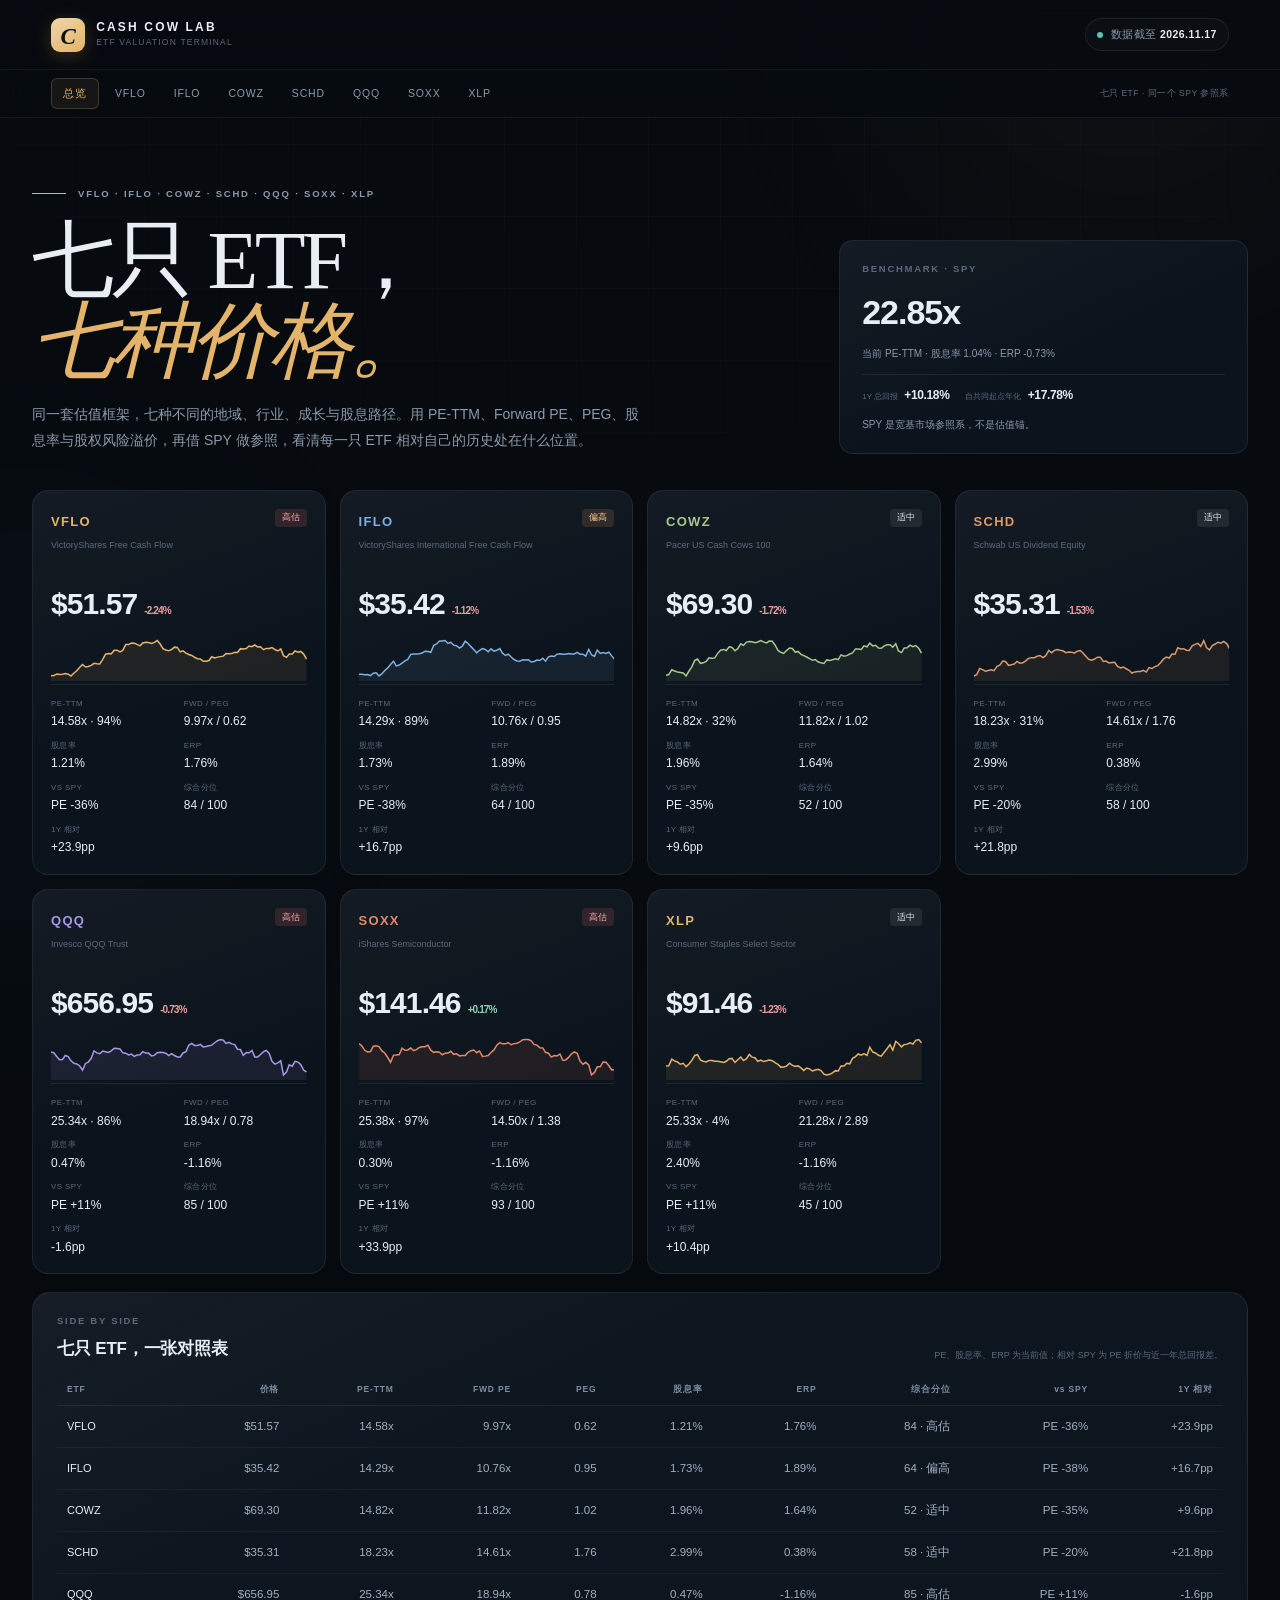
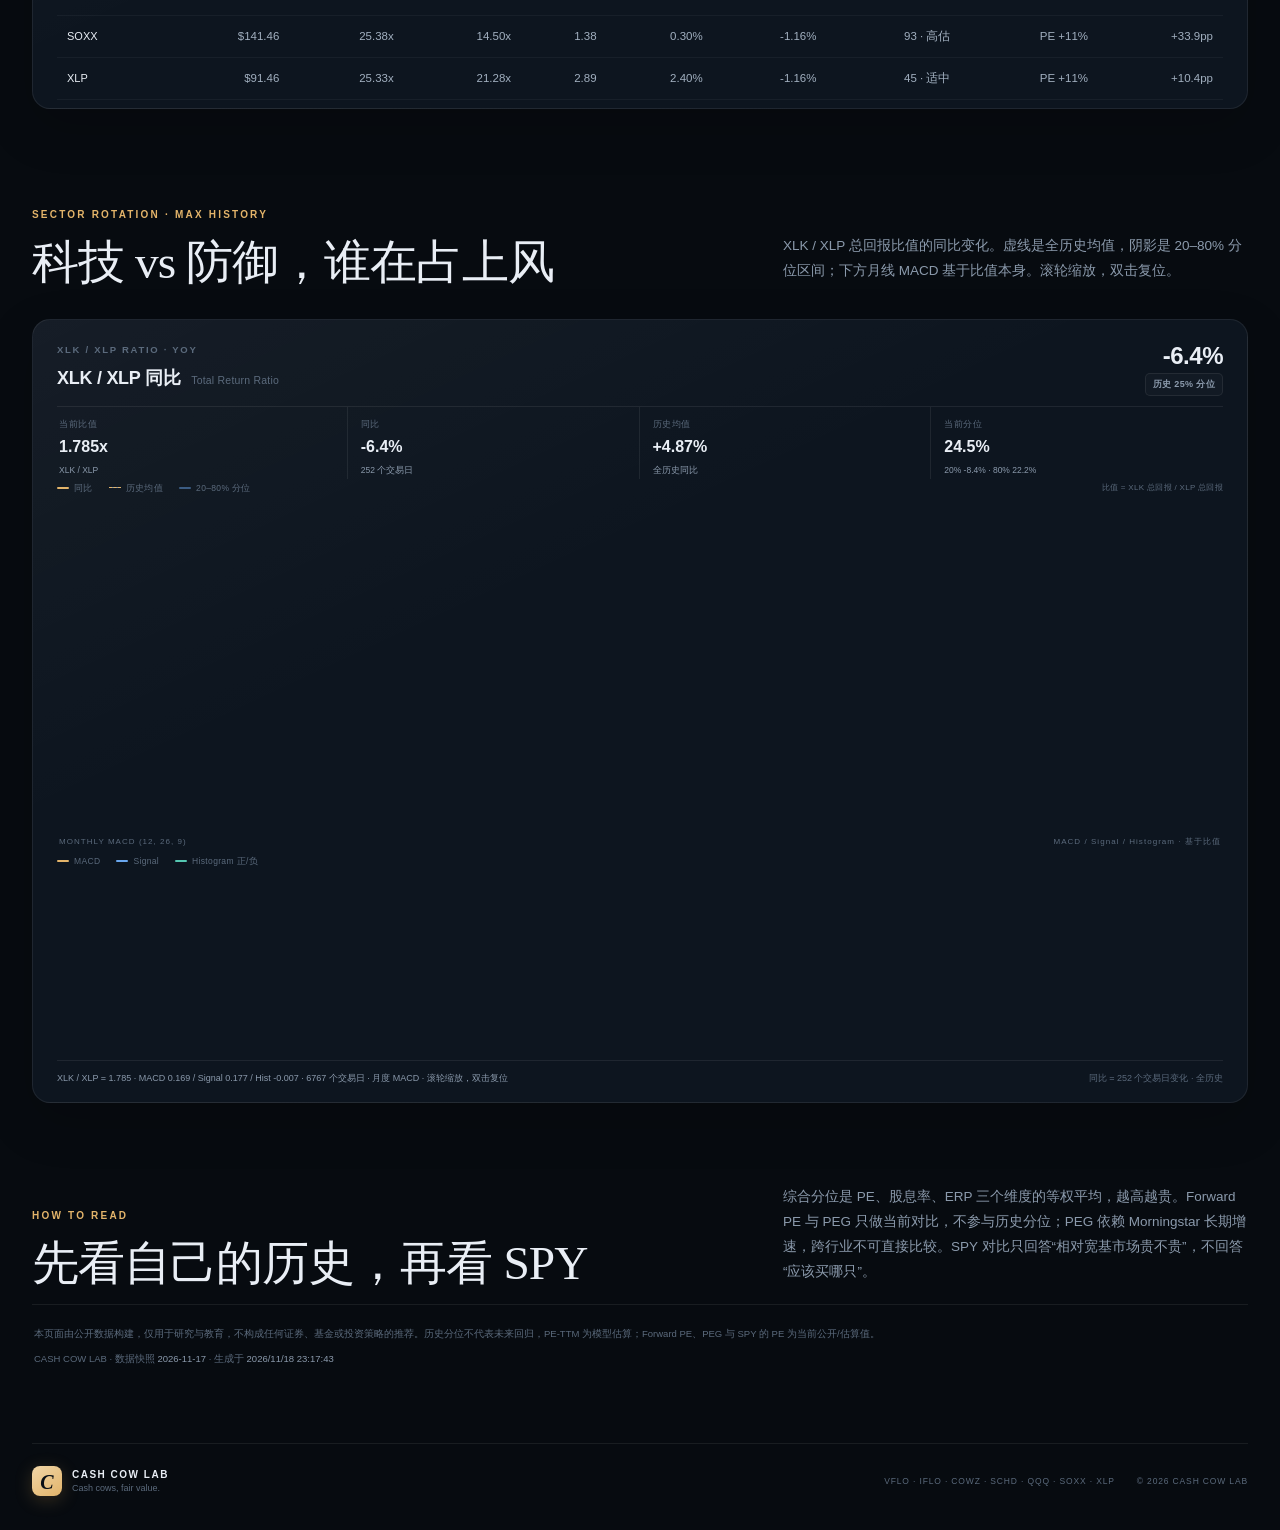
==== site/index.html @ 0b759d23 "initial upload" ====
<!DOCTYPE html>
<html lang="zh-CN">
<head>
<meta charset="utf-8">
<meta name="viewport" content="width=device-width, initial-scale=1">
<meta name="description" content="七只 ETF 的估值罗盘：VFLO、IFLO、COWZ、SCHD、QQQ、SOXX、XLP 的价格、PE-TTM、Forward PE、PEG、股息率、股权风险溢价，以及与 SPY 的对比。">
<title>七只 ETF，七种价格 · CASH COW LAB</title>
<link rel="icon" href="favicon.svg" type="image/svg+xml">
<link rel="stylesheet" href="styles.css">
</head>
<body data-theme="vflo">
<div class="page-grid" aria-hidden="true"></div>
<div class="ambient ambient-a" aria-hidden="true"></div>
<div class="ambient ambient-b" aria-hidden="true"></div>

<header class="topbar">
  <a class="brand" href="index.html" aria-label="回到总览">
    <span class="brand-mark">C</span>
    <span class="brand-copy"><b>CASH COW LAB</b><small>ETF VALUATION TERMINAL</small></span>
  </a>
  <div class="status-pill"><span class="pulse"></span><span>数据截至 <b id="topAsOf">—</b></span></div>
</header>

<nav class="etf-nav" aria-label="ETF 页面切换">
  <a href="index.html" class="is-active">总览</a>
  <a href="vflo.html">VFLO</a>
  <a href="iflo.html">IFLO</a>
  <a href="cowz.html">COWZ</a>
  <a href="schd.html">SCHD</a>
  <a href="qqq.html">QQQ</a>
  <a href="soxx.html">SOXX</a>
  <a href="xlp.html">XLP</a>
  <span class="etf-nav-note">七只 ETF · 同一个 SPY 参照系</span>
</nav>

<main>
  <section class="hub-hero">
    <div>
      <div class="eyebrow"><span class="eyebrow-line"></span>VFLO · IFLO · COWZ · SCHD · QQQ · SOXX · XLP</div>
      <h1>七只 ETF，<br><em>七种价格。</em></h1>
      <p>同一套估值框架，七种不同的地域、行业、成长与股息路径。用 PE-TTM、Forward PE、PEG、股息率与股权风险溢价，再借 SPY 做参照，看清每一只 ETF 相对自己的历史处在什么位置。</p>
    </div>
    <aside class="hub-spy">
      <span class="micro">BENCHMARK · SPY</span>
      <b id="hubSpyPe">—</b>
      <p>当前 PE-TTM · 股息率 <span id="hubSpyDy">—</span> · ERP <span id="hubSpyErp">—</span></p>
      <div class="mini-row">
        <span>1Y 总回报 <b id="hubSpyRet">—</b></span>
        <span>自共同起点年化 <b id="hubSpyCagr">—</b></span>
      </div>
      <p style="margin-top:10px">SPY 是宽基市场参照系，不是估值锚。</p>
    </aside>
  </section>

  <section class="hub-grid" id="hubGrid" aria-label="七只 ETF 当前快照"></section>

  <section class="hub-table card hub-table-card">
    <div class="hub-table-head">
      <div><span class="micro">SIDE BY SIDE</span><h3>七只 ETF，一张对照表</h3></div>
      <p>PE、股息率、ERP 为当前值；相对 SPY 为 PE 折价与近一年总回报差。</p>
    </div>
    <div class="table-scroll">
      <table>
        <thead><tr><th>ETF</th><th>价格</th><th>PE-TTM</th><th>FWD PE</th><th>PEG</th><th>股息率</th><th>ERP</th><th>综合分位</th><th>vs SPY</th><th>1Y 相对</th></tr></thead>
        <tbody id="hubTableBody"></tbody>
      </table>
    </div>
  </section>

  <section id="sector-ratio" class="section">
    <div class="section-head reveal">
      <div><span class="kicker">SECTOR ROTATION · MAX HISTORY</span><h2>科技 vs 防御，谁在占上风</h2></div>
      <p>XLK / XLP 总回报比值的同比变化。虚线是全历史均值，阴影是 20–80% 分位区间；下方月线 MACD 基于比值本身。滚轮缩放，双击复位。</p>
    </div>
    <div class="card chart-card ratio-card reveal">
      <div class="chart-head">
        <div class="chart-title"><span class="micro">XLK / XLP RATIO · YOY</span><h3>XLK / XLP 同比 <small>Total Return Ratio</small></h3></div>
        <div class="chart-read"><b id="ratioRead">—</b><span class="pill" id="ratioPill">—</span></div>
      </div>
      <div class="ratio-stats" id="ratioStats"></div>
      <div class="line-legend ratio-legend">
        <span><i class="swatch gold"></i>同比</span>
        <span><i class="swatch dashed"></i>历史均值</span>
        <span><i class="swatch band"></i>20–80% 分位</span>
        <span class="ratio-note">比值 = XLK 总回报 / XLP 总回报</span>
      </div>
      <div class="chart-wrap chart-ratio"><canvas id="ratioChart"></canvas></div>
      <div class="chart-sub-label"><span>MONTHLY MACD (12, 26, 9)</span><span>MACD / Signal / Histogram · 基于比值</span></div>
      <div class="line-legend macd-legend"><span><i class="swatch gold"></i>MACD</span><span><i class="swatch blue"></i>Signal</span><span><i class="swatch teal"></i>Histogram 正/负</span></div>
      <div class="chart-wrap chart-macd"><canvas id="macdChart"></canvas></div>
      <div class="chart-foot"><span id="ratioFoot">—</span><span>同比 = 252 个交易日变化 · 全历史</span></div>
    </div>
  </section>

  <section class="section">
    <div class="section-head reveal">
      <div><span class="kicker">HOW TO READ</span><h2>先看自己的历史，再看 SPY</h2></div>
      <p>综合分位是 PE、股息率、ERP 三个维度的等权平均，越高越贵。Forward PE 与 PEG 只做当前对比，不参与历史分位；PEG 依赖 Morningstar 长期增速，跨行业不可直接比较。SPY 对比只回答“相对宽基市场贵不贵”，不回答“应该买哪只”。</p>
    </div>
    <div class="disclaimer" style="margin-top:0">
      <p>本页面由公开数据构建，仅用于研究与教育，不构成任何证券、基金或投资策略的推荐。历史分位不代表未来回归，PE-TTM 为模型估算；Forward PE、PEG 与 SPY 的 PE 为当前公开/估算值。</p>
      <p>CASH COW LAB · 数据快照 <b id="hubAsOf">—</b> · 生成于 <b id="hubGenerated">—</b></p>
    </div>
  </section>
</main>

<footer class="site-footer">
  <div class="footer-left"><span class="brand-mark small">C</span><span><b>CASH COW LAB</b><small>Cash cows, fair value.</small></span></div>
  <div class="footer-right"><span>VFLO · IFLO · COWZ · SCHD · QQQ · SOXX · XLP</span><span>© 2026 CASH COW LAB</span></div>
</footer>

<script src="assets/chart.umd.min.js"></script>
<script src="data/hub.js"></script>
<script src="data/xlk_xlp.js"></script>
<script src="hub.js"></script>
<script src="overview.js"></script>
</body>
</html>
---- site/styles.css ----
/* =========================================================
   FCF LAB · VFLO Valuation Terminal
   ========================================================= */
:root {
  --bg: #070b10;
  --bg-2: #0a1119;
  --panel: #0d151f;
  --panel-2: #111b27;
  --line: rgba(255, 255, 255, .075);
  --line-strong: rgba(255, 255, 255, .14);
  --text: #e9eef5;
  --muted: #8b9aac;
  --dim: #5b6a7c;
  --gold: #e3b46a;
  --gold-soft: #f0d5a7;
  --teal: #55c7b2;
  --green: #54b78b;
  --red: #e06767;
  --orange: #dd9159;
  --blue: #6aa7ef;
  --violet: #a897e8;
  --display: "Iowan Old Style", "Palatino Linotype", "Songti SC", "STSong", Georgia, serif;
  --sans: "Aptos", "Segoe UI", "PingFang SC", "Microsoft YaHei", sans-serif;
  --num: "Bahnschrift", "DIN Alternate", "Aptos Display", "Segoe UI", sans-serif;
  --max: 1320px;
}

* { box-sizing: border-box; }

html { scroll-behavior: smooth; }

body {
  margin: 0;
  background: var(--bg);
  color: var(--text);
  font-family: var(--sans);
  font-size: 15px;
  line-height: 1.65;
  -webkit-font-smoothing: antialiased;
  overflow-x: hidden;
}

::selection { background: rgba(227, 180, 106, .25); color: #fff; }

a { color: inherit; text-decoration: none; }
button { font: inherit; color: inherit; }

.page-grid {
  position: fixed;
  inset: 0;
  z-index: 0;
  pointer-events: none;
  background-image:
    linear-gradient(rgba(255, 255, 255, .022) 1px, transparent 1px),
    linear-gradient(90deg, rgba(255, 255, 255, .022) 1px, transparent 1px);
  background-size: 72px 72px;
  mask-image: radial-gradient(ellipse 90% 70% at 50% 10%, #000 20%, transparent 80%);
  -webkit-mask-image: radial-gradient(ellipse 90% 70% at 50% 10%, #000 20%, transparent 80%);
}

.ambient {
  position: fixed;
  z-index: 0;
  width: 60vw;
  height: 60vw;
  border-radius: 50%;
  filter: blur(100px);
  pointer-events: none;
  opacity: .5;
}
.ambient-a { top: -28vw; right: -18vw; background: radial-gradient(circle, rgba(201, 150, 76, .13), transparent 65%); }
.ambient-b { top: 38vh; left: -28vw; background: radial-gradient(circle, rgba(58, 130, 135, .11), transparent 65%); }

/* ---------------- themes ---------------- */
body[data-theme="vflo"] { --gold: #e3b46a; --gold-soft: #f0d5a7; }
body[data-theme="iflo"] { --gold: #7fb0df; --gold-soft: #c2dcf2; }
body[data-theme="cowz"] { --gold: #a7c88c; --gold-soft: #dceacb; }
body[data-theme="schd"] { --gold: #d99a6c; --gold-soft: #f0cfb3; }
body[data-theme="qqq"] { --gold: #a897e8; --gold-soft: #d8d0f5; }
body[data-theme="soxx"] { --gold: #e08a6a; --gold-soft: #f3c9b7; }

/* ---------------- ETF page switcher ---------------- */
.etf-nav {
  position: sticky;
  top: 70px;
  z-index: 45;
  display: flex;
  align-items: center;
  gap: 4px;
  height: 48px;
  padding: 0 clamp(20px, 4vw, 52px);
  overflow-x: auto;
  background: rgba(7, 11, 16, .82);
  border-bottom: 1px solid rgba(255, 255, 255, .06);
  backdrop-filter: blur(16px);
}
.etf-nav a {
  flex: 0 0 auto;
  padding: 6px 11px;
  border: 1px solid transparent;
  border-radius: 6px;
  color: var(--muted);
  font-family: var(--num);
  font-size: 10.5px;
  letter-spacing: .08em;
  transition: color .2s, border-color .2s, background .2s;
}
.etf-nav a:hover { color: var(--text); }
.etf-nav a.is-active { color: var(--gold); border-color: rgba(227, 180, 106, .22); background: rgba(227, 180, 106, .07); }
.etf-nav-note { margin-left: auto; color: var(--dim); font-size: 8.5px; letter-spacing: .06em; white-space: nowrap; }

/* ---------------- hub ---------------- */
.hub-hero {
  width: min(var(--max), calc(100% - 64px));
  margin: 0 auto;
  padding: 68px 0 36px;
  display: grid;
  grid-template-columns: minmax(0, 1.3fr) minmax(300px, .7fr);
  gap: 48px;
  align-items: end;
}
.hub-hero h1 {
  margin: 18px 0 18px;
  font-family: var(--display);
  font-size: clamp(52px, 6.5vw, 92px);
  line-height: .98;
  font-weight: 500;
  letter-spacing: -.045em;
}
.hub-hero h1 em { color: var(--gold); font-style: italic; }
.hub-hero p { max-width: 620px; margin: 0; color: var(--muted); font-size: 14px; line-height: 1.9; }
.hub-spy {
  padding: 20px 22px;
  border: 1px solid var(--line);
  border-radius: 14px;
  background: linear-gradient(155deg, rgba(255, 255, 255, .035), transparent 55%), #0b131c;
}
.hub-spy .micro { margin-bottom: 7px; }
.hub-spy b { display: block; font-family: var(--num); font-size: 34px; font-weight: 600; letter-spacing: -.03em; }
.hub-spy p { margin: 5px 0 0; font-size: 10px; line-height: 1.7; }
.hub-spy .mini-row { display: flex; gap: 16px; margin-top: 12px; padding-top: 11px; border-top: 1px solid var(--line); }
.hub-spy .mini-row span { color: var(--dim); font-size: 8px; }
.hub-spy .mini-row b { display: inline; font-size: 12px; color: var(--text); margin-left: 4px; }
.hub-grid { width: min(var(--max), calc(100% - 64px)); margin: 0 auto; display: grid; grid-template-columns: repeat(4, 1fr); gap: 14px; }
.hub-card {
  position: relative;
  display: flex;
  flex-direction: column;
  min-height: 300px;
  padding: 18px 18px 16px;
  overflow: hidden;
  border: 1px solid var(--line);
  border-radius: 16px;
  background: linear-gradient(160deg, rgba(255, 255, 255, .035), transparent 55%), #0b131c;
  transition: transform .25s, border-color .25s;
}
.hub-card:hover { transform: translateY(-3px); border-color: var(--accent, var(--gold)); }
.hub-card .hub-top { display: flex; align-items: flex-start; justify-content: space-between; gap: 10px; }
.hub-ticker { color: var(--accent, var(--gold)); font-family: var(--num); font-size: 13px; font-weight: 700; letter-spacing: .1em; }
.hub-name { margin-top: 5px; color: var(--dim); font-size: 9px; line-height: 1.4; min-height: 26px; }
.hub-price { margin-top: 14px; font-family: var(--num); font-size: 30px; font-weight: 600; letter-spacing: -.03em; }
.hub-price em { margin-left: 7px; font-size: 10px; font-style: normal; }
.hub-price em.up { color: #8ed7b4; }
.hub-price em.down { color: #eaa0a0; }
.hub-spark { width: 100%; height: 48px; margin: 5px 0 3px; }
.hub-spark polyline { fill: none; stroke: var(--accent, var(--gold)); stroke-width: 1.5; vector-effect: non-scaling-stroke; }
.hub-spark path { fill: var(--accent, var(--gold)); opacity: .09; }
.hub-stats { display: grid; grid-template-columns: 1fr 1fr; gap: 7px 10px; margin-top: auto; padding-top: 12px; border-top: 1px solid var(--line); }
.hub-stat span { display: block; color: var(--dim); font-size: 8px; letter-spacing: .05em; }
.hub-stat b { display: block; margin-top: 2px; font-family: var(--num); font-size: 12px; font-weight: 500; }
.hub-regime { display: inline-flex; align-items: center; align-self: flex-start; height: 18px; padding: 0 7px; border-radius: 4px; font-size: 9px; line-height: 1; white-space: nowrap; }
.hub-regime.red { color: #ffb1b1; background: rgba(224, 103, 103, .16); }
.hub-regime.amber { color: #ffd09b; background: rgba(221, 145, 89, .16); }
.hub-regime.neutral { color: #e2e8f0; background: rgba(255, 255, 255, .08); }
.hub-regime.green { color: #9ce6c3; background: rgba(84, 183, 139, .16); }
.hub-table { width: min(var(--max), calc(100% - 64px)); margin: 18px auto 0; }
.hub-table-card { padding: 20px 24px 8px; }
.hub-table-head { display: flex; justify-content: space-between; align-items: flex-end; gap: 20px; margin-bottom: 10px; }
.hub-table-head h3 { margin: 5px 0 0; font-size: 17px; }
.hub-table-head p { margin: 0; color: var(--dim); font-size: 9px; text-align: right; }
.hub-table a { color: var(--text); font-family: var(--num); font-size: 11px; }
.hub-table a:hover { color: var(--gold); }

/* ---------------- top bar ---------------- */
.topbar {
  position: sticky;
  top: 0;
  z-index: 50;
  display: flex;
  align-items: center;
  gap: 28px;
  height: 70px;
  padding: 0 clamp(20px, 4vw, 52px);
  background: rgba(7, 11, 16, .78);
  border-bottom: 1px solid rgba(255, 255, 255, .055);
  backdrop-filter: blur(18px) saturate(140%);
}
.brand { display: flex; align-items: center; gap: 11px; flex: 0 0 auto; }
.brand-mark {
  display: grid;
  place-items: center;
  width: 34px;
  height: 34px;
  border-radius: 9px;
  color: #0a0f15;
  font-family: var(--display);
  font-size: 23px;
  font-style: italic;
  font-weight: 700;
  background: linear-gradient(145deg, var(--gold-soft), var(--gold));
  box-shadow: 0 4px 18px rgba(201, 150, 76, .24);
}
.brand-mark.small { width: 30px; height: 30px; font-size: 20px; border-radius: 8px; }
.brand-copy { display: flex; flex-direction: column; line-height: 1.15; }
.brand-copy b { font-size: 12px; letter-spacing: .18em; font-weight: 700; }
.brand-copy small { font-size: 8.5px; letter-spacing: .14em; color: var(--dim); margin-top: 3px; }

.nav { display: flex; align-items: center; gap: 4px; margin-left: auto; }
.nav a {
  position: relative;
  padding: 8px 11px;
  color: var(--muted);
  font-size: 12.5px;
  letter-spacing: .03em;
  transition: color .2s ease;
}
.nav a::after {
  content: "";
  position: absolute;
  left: 11px;
  right: 11px;
  bottom: 3px;
  height: 1px;
  background: var(--gold);
  transform: scaleX(0);
  transform-origin: left;
  transition: transform .25s ease;
}
.nav a:hover, .nav a.is-active { color: var(--text); }
.nav a:hover::after, .nav a.is-active::after { transform: scaleX(1); }

.status-pill {
  display: flex;
  align-items: center;
  gap: 8px;
  flex: 0 0 auto;
  margin-left: auto;
  padding: 7px 11px;
  border: 1px solid var(--line);
  border-radius: 999px;
  color: var(--muted);
  font-size: 10.5px;
  letter-spacing: .04em;
  background: rgba(255, 255, 255, .02);
}
.status-pill b { color: var(--text); font-weight: 600; }
.pulse {
  width: 6px;
  height: 6px;
  border-radius: 50%;
  background: var(--teal);
  box-shadow: 0 0 0 0 rgba(85, 199, 178, .55);
  animation: pulse 2.4s infinite;
}
@keyframes pulse {
  0% { box-shadow: 0 0 0 0 rgba(85, 199, 178, .45); }
  70% { box-shadow: 0 0 0 7px rgba(85, 199, 178, 0); }
  100% { box-shadow: 0 0 0 0 rgba(85, 199, 178, 0); }
}

/* ---------------- shared ---------------- */
main { position: relative; z-index: 1; }
.section {
  width: min(var(--max), calc(100% - 64px));
  margin: 0 auto;
  padding: 82px 0 0;
}
.card {
  background:
    linear-gradient(155deg, rgba(255, 255, 255, .035), transparent 38%),
    var(--panel);
  border: 1px solid var(--line);
  border-radius: 18px;
  box-shadow: 0 18px 50px rgba(0, 0, 0, .18);
}
.micro {
  display: block;
  color: var(--dim);
  font-size: 9.5px;
  font-weight: 700;
  letter-spacing: .18em;
  text-transform: uppercase;
}
.kicker {
  display: block;
  margin-bottom: 13px;
  color: var(--gold);
  font-size: 10px;
  font-weight: 700;
  letter-spacing: .22em;
}
.section-head {
  display: flex;
  align-items: flex-end;
  justify-content: space-between;
  gap: 48px;
  margin-bottom: 30px;
}
.section-head h2 {
  margin: 0;
  font-family: var(--display);
  font-size: clamp(33px, 3.7vw, 48px);
  font-weight: 500;
  line-height: 1.12;
  letter-spacing: -.02em;
}
.section-head p {
  max-width: 465px;
  margin: 0 0 5px;
  color: var(--muted);
  font-size: 13.5px;
  line-height: 1.85;
}
.micro + h3 { margin: 6px 0 0; font-size: 17px; font-weight: 600; letter-spacing: -.01em; }
.card-head { display: flex; align-items: flex-start; justify-content: space-between; gap: 18px; }

.reveal { opacity: 1; transform: translateY(16px); transition: transform .7s cubic-bezier(.2, .7, .2, 1); }
.reveal.in { transform: none; }

.badge {
  display: inline-flex;
  align-items: center;
  padding: 5px 9px;
  border-radius: 6px;
  border: 1px solid var(--line);
  color: var(--muted);
  background: rgba(255, 255, 255, .03);
  font-size: 10px;
  font-weight: 700;
  letter-spacing: .06em;
  white-space: nowrap;
}
.badge-red { color: #f3a5a5; border-color: rgba(224, 103, 103, .25); background: rgba(224, 103, 103, .1); }
.badge-amber { color: #f1c892; border-color: rgba(221, 145, 89, .26); background: rgba(221, 145, 89, .1); }
.badge-teal { color: #8de0cf; border-color: rgba(85, 199, 178, .24); background: rgba(85, 199, 178, .1); }
.badge-green { color: #8ed7b4; border-color: rgba(84, 183, 139, .24); background: rgba(84, 183, 139, .1); }
.badge-blue { color: #a7c9f4; border-color: rgba(106, 167, 239, .25); background: rgba(106, 167, 239, .1); }

/* ---------------- hero ---------------- */
.hero {
  width: min(var(--max), calc(100% - 64px));
  margin: 0 auto;
  min-height: 660px;
  padding: 74px 0 64px;
  display: grid;
  grid-template-columns: minmax(0, 1.32fr) minmax(320px, .68fr);
  align-items: center;
  gap: 64px;
}
.eyebrow {
  display: flex;
  align-items: center;
  gap: 12px;
  color: var(--muted);
  font-size: 9.5px;
  letter-spacing: .19em;
  font-weight: 600;
}
.eyebrow-line { width: 34px; height: 1px; background: var(--gold); display: inline-block; }
.hero h1 {
  margin: 24px 0 22px;
  font-family: var(--display);
  font-size: clamp(58px, 7.1vw, 104px);
  font-weight: 500;
  line-height: .98;
  letter-spacing: -.045em;
}
.hero h1 em {
  color: var(--gold);
  font-style: italic;
  letter-spacing: -.05em;
  text-shadow: 0 0 60px rgba(227, 180, 106, .12);
}
.lede {
  max-width: 620px;
  margin: 0;
  color: var(--muted);
  font-size: 14.5px;
  line-height: 1.95;
}
.hero-price-row {
  display: flex;
  align-items: flex-end;
  gap: 32px;
  flex-wrap: wrap;
  margin-top: 38px;
}
.hero-price { display: flex; align-items: baseline; gap: 7px; }
.hero-price .cur { color: var(--dim); font-size: 24px; font-family: var(--num); }
.hero-price b { font-family: var(--num); font-size: 46px; font-weight: 600; line-height: 1; letter-spacing: -.02em; }
.chg { margin-left: 8px; font-family: var(--num); font-size: 13px; font-weight: 600; padding: 4px 7px; border-radius: 5px; }
.chg.up { color: #8ed7b4; background: rgba(84, 183, 139, .1); }
.chg.down { color: #f3a5a5; background: rgba(224, 103, 103, .1); }
.hero-facts { display: flex; gap: 20px; flex-wrap: wrap; padding-bottom: 5px; color: var(--dim); font-size: 10.5px; letter-spacing: .04em; }
.hero-facts b { color: var(--muted); font-weight: 600; }

.range-block { max-width: 520px; margin-top: 34px; }
.range-label { display: flex; justify-content: space-between; align-items: baseline; margin-bottom: 9px; color: var(--dim); font-size: 9.5px; letter-spacing: .14em; }
.range-label b { color: var(--muted); font-family: var(--num); font-size: 11px; font-weight: 500; letter-spacing: .02em; }
.range-track { position: relative; height: 3px; border-radius: 99px; background: rgba(255, 255, 255, .09); }
.range-fill { position: absolute; left: 0; top: 0; bottom: 0; width: 0; border-radius: inherit; background: linear-gradient(90deg, rgba(84, 183, 139, .55), var(--gold)); }
.range-dot { position: absolute; top: 50%; left: 0; width: 9px; height: 9px; border-radius: 50%; background: #f4f7fb; border: 2px solid var(--bg); box-shadow: 0 0 0 1px rgba(255, 255, 255, .35); transform: translate(-50%, -50%); }

.hero-gauge {
  position: relative;
  padding: 24px 26px 21px;
  overflow: hidden;
  background:
    radial-gradient(ellipse 90% 70% at 50% 0%, rgba(227, 180, 106, .09), transparent 60%),
    linear-gradient(160deg, rgba(255, 255, 255, .04), transparent 40%),
    #0b131c;
}
.hero-gauge::before {
  content: "";
  position: absolute;
  inset: 0;
  background: linear-gradient(90deg, transparent, rgba(255, 255, 255, .025), transparent);
  pointer-events: none;
}
.gauge-top { display: flex; align-items: center; justify-content: space-between; gap: 10px; }
.gauge { width: 100%; height: auto; margin: 9px 0 -4px; overflow: visible; }
.gauge-ticks line { stroke: rgba(255, 255, 255, .14); stroke-width: 1; }
.gauge-end { fill: var(--dim); font-family: var(--sans); font-size: 9px; letter-spacing: .12em; }
.needle { transform-origin: 160px 156px; transform: rotate(-90deg); transition: transform 1.25s cubic-bezier(.16, 1, .3, 1); }
.gauge-reading { display: flex; flex-direction: column; align-items: flex-start; gap: 5px; margin-top: -33px; padding: 0 8px; }
.gauge-score { display: flex; align-items: baseline; gap: 5px; }
.gauge-score b { font-family: var(--num); font-size: 46px; line-height: 1; font-weight: 600; letter-spacing: -.04em; color: var(--gold-soft); }
.gauge-score span { color: var(--dim); font-family: var(--num); font-size: 11px; }
.gauge-reading p { max-width: 100%; margin: 2px 0 0; color: var(--muted); font-size: 10.5px; line-height: 1.65; text-align: left; }
.gauge-scale { display: flex; justify-content: space-between; border-top: 1px solid var(--line); margin-top: 16px; padding-top: 11px; color: var(--dim); font-size: 8.5px; letter-spacing: .06em; }

/* ---------------- ticker strip ---------------- */
.ticker-strip {
  width: min(var(--max), calc(100% - 64px));
  margin: 0 auto;
  display: grid;
  grid-template-columns: repeat(6, 1fr);
  border-top: 1px solid var(--line);
  border-bottom: 1px solid var(--line);
}
.tick { display: flex; flex-direction: column; gap: 4px; padding: 16px 18px 17px; border-right: 1px solid var(--line); }
.tick:last-child { border-right: 0; }
.tick span { color: var(--dim); font-size: 8.5px; font-weight: 700; letter-spacing: .15em; }
.tick b { font-family: var(--num); font-size: 17px; font-weight: 600; line-height: 1.2; letter-spacing: -.01em; }
.tick em { color: var(--muted); font-style: normal; font-size: 9.5px; letter-spacing: .03em; }
.tick .tone-red { color: #eaa0a0; }
.tick .tone-teal { color: #82d7c6; }
.tick .tone-blue { color: #9dc1ee; }
.tick-note b { font-family: var(--sans); font-size: 10.5px; color: var(--muted); letter-spacing: .02em; font-weight: 500; }
.tick-note em { color: var(--dim); }

/* ---------------- overview ---------------- */
.overview-grid { display: grid; grid-template-columns: minmax(0, 1.08fr) minmax(0, .92fr); gap: 18px; }
.compass-card { padding: 24px 26px 20px; }
.compass-legend { display: flex; align-items: center; gap: 8px; color: var(--dim); font-size: 9px; letter-spacing: .1em; }
.compass-legend i { width: 64px; height: 4px; border-radius: 99px; background: linear-gradient(90deg, #2e7d6b, #56b99a, #d0b361, #dc8d54, #d65b5b); }
.compass-list { margin-top: 20px; }
.compass-row {
  display: grid;
  grid-template-columns: 122px minmax(0, 1fr) 61px;
  align-items: center;
  gap: 15px;
  padding: 13px 0;
  border-top: 1px solid rgba(255, 255, 255, .05);
}
.compass-row:first-child { border-top: 0; }
.cr-label { display: flex; align-items: baseline; gap: 8px; }
.cr-label b { font-size: 12px; font-weight: 600; letter-spacing: .01em; }
.cr-label span { color: var(--dim); font-family: var(--num); font-size: 10.5px; }
.cr-track {
  position: relative;
  height: 9px;
  border-radius: 99px;
  background: linear-gradient(90deg, #2c7563 0%, #4eae8e 25%, #c8ae63 50%, #d78a54 75%, #cf5a5a 100%);
  opacity: .88;
}
.cr-track::before {
  content: "";
  position: absolute;
  inset: -1px;
  border-radius: inherit;
  box-shadow: inset 0 0 0 1px rgba(255, 255, 255, .12);
}
.cr-track .cr-tick { position: absolute; top: 12px; width: 1px; height: 4px; background: rgba(255, 255, 255, .14); }
.cr-marker {
  position: absolute;
  top: 50%;
  width: 13px;
  height: 13px;
  border-radius: 50%;
  background: #f7f9fc;
  border: 2px solid #101821;
  transform: translate(-50%, -50%);
  box-shadow: 0 0 0 1px rgba(255, 255, 255, .42), 0 2px 7px rgba(0, 0, 0, .5);
  transition: left 1s cubic-bezier(.16, 1, .3, 1);
}
.cr-value { display: flex; flex-direction: column; align-items: flex-end; line-height: 1.25; }
.cr-value b { font-family: var(--num); font-size: 16px; font-weight: 600; }
.cr-value small { color: var(--dim); font-family: var(--num); font-size: 8px; }
.cr-value em { color: var(--dim); font-style: normal; font-size: 8.5px; letter-spacing: .04em; margin-top: 2px; }
.compass-foot { display: flex; justify-content: space-between; gap: 16px; margin-top: 13px; padding-top: 14px; border-top: 1px solid var(--line); color: var(--dim); font-size: 9.5px; }
.compass-foot span:last-child { color: var(--muted); text-align: right; }

.insight-stack { display: grid; grid-template-columns: 1fr 1fr; gap: 12px; }
.insight-card {
  position: relative;
  display: flex;
  flex-direction: column;
  min-height: 154px;
  padding: 17px 18px 16px;
  border-radius: 14px;
  border: 1px solid var(--line);
  background: linear-gradient(155deg, rgba(255, 255, 255, .03), transparent 50%), #0c141d;
  overflow: hidden;
}
.insight-card::after { content: ""; position: absolute; left: 0; top: 0; bottom: 0; width: 2px; background: var(--accent, var(--gold)); opacity: .8; }
.insight-tag { color: var(--accent, var(--gold)); font-size: 8.5px; font-weight: 700; letter-spacing: .15em; }
.insight-card h4 { margin: 9px 0 7px; font-size: 13px; font-weight: 600; line-height: 1.5; letter-spacing: -.01em; }
.insight-card p { margin: 0; color: var(--muted); font-size: 11px; line-height: 1.75; }
.insight-card.amber { --accent: var(--gold); }
.insight-card.red { --accent: var(--red); }
.insight-card.teal { --accent: var(--teal); }
.insight-card.blue { --accent: var(--blue); }
.insight-card.green { --accent: var(--green); }

/* ---------------- metric cards ---------------- */
.metrics-section { padding-top: 22px; }
.metric-grid { display: grid; grid-template-columns: repeat(6, minmax(0, 1fr)); gap: 10px; }
.metric-card {
  position: relative;
  min-height: 166px;
  padding: 17px 17px 14px;
  overflow: hidden;
  border: 1px solid var(--line);
  border-radius: 14px;
  background: linear-gradient(160deg, rgba(255, 255, 255, .032), transparent 55%), #0b131c;
  cursor: pointer;
  transition: border-color .25s ease, transform .25s ease, background .25s ease;
}
.metric-card:hover { border-color: rgba(227, 180, 106, .24); transform: translateY(-2px); background-color: #0e1823; }
.mc-top { display: flex; align-items: center; justify-content: space-between; gap: 8px; }
.mc-label { color: var(--dim); font-size: 8.5px; font-weight: 700; letter-spacing: .15em; }
.mc-dot { width: 5px; height: 5px; border-radius: 50%; background: var(--accent, var(--gold)); box-shadow: 0 0 9px var(--accent, var(--gold)); }
.mc-value { margin-top: 13px; font-family: var(--num); font-size: 30px; font-weight: 600; line-height: 1; letter-spacing: -.03em; }
.mc-value small { margin-left: 2px; color: var(--muted); font-size: 13px; font-weight: 500; letter-spacing: 0; }
.mc-sub { margin-top: 7px; color: var(--muted); font-size: 9.5px; }
.mc-sub b { color: var(--text); font-weight: 600; }
.mc-spark { position: absolute; left: 12px; right: 12px; bottom: 24px; width: calc(100% - 24px); height: 32px; opacity: .7; }
.mc-spark polyline { fill: none; stroke: var(--accent, var(--gold)); stroke-width: 1.4; vector-effect: non-scaling-stroke; }
.mc-spark path { fill: var(--accent, var(--gold)); opacity: .07; }
.mc-foot { position: absolute; left: 17px; right: 17px; bottom: 11px; display: flex; justify-content: space-between; color: var(--dim); font-size: 8.5px; letter-spacing: .04em; }
.mc-foot b { color: var(--muted); font-family: var(--num); font-weight: 500; }
.mc-foot b.up { color: #8ed7b4; }
.mc-foot b.down { color: #eaa0a0; }

/* ---------------- chart cards ---------------- */
.zone-legend {
  display: flex;
  align-items: center;
  gap: 18px;
  flex-wrap: wrap;
  margin: -8px 0 18px;
  padding: 11px 14px;
  border: 1px solid var(--line);
  border-radius: 9px;
  background: rgba(255, 255, 255, .018);
}
.zone-legend span { display: inline-flex; align-items: center; gap: 6px; color: var(--muted); font-size: 9.5px; letter-spacing: .03em; }
.zone-legend b { color: var(--dim); font-family: var(--num); font-size: 8.5px; font-weight: 500; }
.zone-legend em { margin-left: auto; color: var(--dim); font-size: 9px; font-style: normal; letter-spacing: .02em; }
.zone-dot { display: inline-block; width: 8px; height: 8px; border-radius: 2px; }
.zone-dot.z0 { background: #2f7b68; }
.zone-dot.z1 { background: #55b596; }
.zone-dot.z2 { background: #c6ab5f; }
.zone-dot.z3 { background: #d88b54; }
.zone-dot.z4 { background: #d35b5b; }
.chart-grid { display: grid; grid-template-columns: 1fr 1fr; gap: 18px; }
.chart-card { position: relative; padding: 22px 24px 17px; min-width: 0; }
.chart-card-wide { padding-bottom: 18px; }
.chart-head { display: flex; align-items: flex-start; justify-content: space-between; gap: 18px; margin-bottom: 10px; }
.chart-title h3 { margin: 6px 0 0; font-size: 18px; font-weight: 600; letter-spacing: -.015em; }
.chart-title h3 small { margin-left: 6px; color: var(--dim); font-size: 10.5px; font-weight: 400; letter-spacing: .02em; }
.chart-read { display: flex; flex-direction: column; align-items: flex-end; gap: 5px; padding-top: 2px; }
.chart-read b { font-family: var(--num); font-size: 24px; font-weight: 600; line-height: 1; letter-spacing: -.02em; }
.chart-read .pill { font-size: 9px; }
.pill { display: inline-flex; align-items: center; padding: 3px 7px; border-radius: 5px; border: 1px solid var(--line); color: var(--muted); background: rgba(255, 255, 255, .025); font-size: 9px; font-weight: 600; letter-spacing: .04em; }
.pill.badge-red { color: #f0a0a0; border-color: rgba(224, 103, 103, .23); background: rgba(224, 103, 103, .08); }
.pill.tone-teal { color: #87dbc9; border-color: rgba(85, 199, 178, .2); background: rgba(85, 199, 178, .07); }
.band-legend { display: flex; align-items: center; gap: 9px; margin: 6px 0 3px; color: var(--dim); font-size: 8.5px; letter-spacing: .05em; }
.band-gradient { flex: 1; height: 4px; border-radius: 99px; background: linear-gradient(90deg, #2f7b68, #55b596, #c6ab5f, #d88b54, #d35b5b); opacity: .7; }
.band-gradient.reverse { background: linear-gradient(90deg, #d35b5b, #d88b54, #c6ab5f, #55b596, #2f7b68); }
.line-legend { display: flex; align-items: center; gap: 16px; flex-wrap: wrap; margin: 6px 0 0; color: var(--dim); font-size: 8.5px; letter-spacing: .04em; }
.line-legend span { display: inline-flex; align-items: center; gap: 5px; }
.swatch { display: inline-block; width: 12px; height: 2px; border-radius: 2px; background: var(--muted); }
.swatch.gold { background: var(--gold); }
.swatch.teal { background: var(--teal); }
.swatch.red { background: var(--red); }
.swatch.blue { background: var(--blue); }
.swatch.dim { background: rgba(255, 255, 255, .35); }
.chart-wrap { position: relative; width: 100%; min-width: 0; }
.chart-wrap canvas { cursor: zoom-in; }
.chart-mid { height: 292px; margin-top: 3px; }
.chart-price { height: 300px; margin-top: 8px; }
.chart-dd { height: 105px; }
.chart-erp { height: 322px; margin-top: 3px; }
.ratio-card { margin-top: 0; }
.chart-ratio { height: 330px; margin-top: 4px; }
.chart-macd { height: 180px; margin-top: 2px; }
.ratio-stats { display: grid; grid-template-columns: repeat(4, 1fr); gap: 1px; margin: 6px 0 2px; border-top: 1px solid var(--line); }
.ratio-stat { padding: 10px 12px 2px; border-right: 1px solid var(--line); }
.ratio-stat:first-child { padding-left: 2px; }
.ratio-stat:last-child { border-right: 0; }
.ratio-stat span { display: block; color: var(--dim); font-size: 8.5px; letter-spacing: .07em; }
.ratio-stat b { display: block; margin-top: 3px; font-family: var(--num); font-size: 16px; font-weight: 600; }
.ratio-stat em { display: block; margin-top: 2px; color: var(--muted); font-size: 8.5px; font-style: normal; }
.ratio-legend { margin-top: 2px; }
.ratio-note { margin-left: auto; color: var(--dim); font-size: 8px; letter-spacing: .04em; }
.swatch.dashed { height: 0; border-top: 1px dashed var(--gold); border-radius: 0; }
.swatch.band { background: rgba(106, 167, 239, .22); border: 1px solid rgba(106, 167, 239, .32); }
.chart-season { height: auto; margin-top: 3px; }
.season-bars { display: flex; align-items: stretch; gap: 5px; height: 300px; padding: 8px 2px 0; overflow-x: auto; }
.season-col { display: flex; flex: 1 0 42px; flex-direction: column; align-items: center; min-width: 42px; }
.season-track { position: relative; width: 100%; flex: 1; margin-bottom: 7px; border-radius: 3px; background: rgba(255, 255, 255, .018); }
.season-track::after { content: ""; position: absolute; left: 0; right: 0; top: 50%; border-top: 1px dashed rgba(255, 255, 255, .16); }
.season-bar { position: absolute; left: 17%; right: 17%; border-radius: 3px; }
.season-bar.pos { background: linear-gradient(180deg, rgba(84, 183, 139, .9), rgba(84, 183, 139, .42)); }
.season-bar.neg { background: linear-gradient(0deg, rgba(224, 103, 103, .85), rgba(224, 103, 103, .35)); }
.season-month { color: var(--dim); font-family: var(--num); font-size: 8.5px; }
.season-val { margin-top: 2px; color: var(--muted); font-family: var(--num); font-size: 8px; }
.season-val.pos { color: #8ed7b4; }
.season-val.neg { color: #eaa0a0; }
.season-col.empty .season-track { opacity: .4; }
.season-strip { display: grid; grid-template-columns: repeat(4, 1fr); gap: 1px; margin-top: 6px; border-top: 1px solid var(--line); }
.season-stat { padding: 12px 14px 2px; border-right: 1px solid var(--line); }
.season-stat:first-child { padding-left: 2px; }
.season-stat:last-child { border-right: 0; }
.season-stat span { display: block; color: var(--dim); font-size: 8.5px; letter-spacing: .07em; }
.season-stat b { display: block; margin-top: 3px; font-family: var(--num); font-size: 16px; font-weight: 600; }
.season-stat em { display: block; margin-top: 2px; color: var(--muted); font-size: 8.5px; font-style: normal; line-height: 1.5; }
.chart-sub-label { display: flex; justify-content: space-between; margin: 6px 2px 1px; color: var(--dim); font-size: 8px; letter-spacing: .13em; }
.chart-foot { display: flex; justify-content: space-between; gap: 18px; margin-top: 10px; padding-top: 11px; border-top: 1px solid var(--line); color: var(--dim); font-size: 9px; line-height: 1.5; }
.chart-foot span:first-child { color: var(--muted); }

.range-tools { display: flex; align-items: center; justify-content: flex-end; gap: 8px; flex-wrap: wrap; margin: 0 0 4px auto; }
.range-hint { color: var(--dim); font-size: 8px; letter-spacing: .05em; white-space: nowrap; }
.range-tabs { display: flex; gap: 2px; width: fit-content; max-width: 100%; flex-wrap: wrap; margin: 0; padding: 3px; border: 1px solid var(--line); border-radius: 7px; background: rgba(0, 0, 0, .14); }
.range-tabs button { padding: 4px 9px; border: 0; border-radius: 4px; background: transparent; color: var(--dim); font-size: 9px; letter-spacing: .04em; cursor: pointer; transition: background .2s, color .2s; }
.range-tabs button:hover { color: var(--text); }
.range-tabs button.is-active { background: rgba(255, 255, 255, .08); color: var(--text); }

.mini-stats { display: grid; grid-template-columns: repeat(4, 1fr); gap: 1px; margin-top: 14px; border-top: 1px solid var(--line); padding-top: 2px; }
.mini-stat { padding: 11px 12px 3px; border-right: 1px solid var(--line); }
.mini-stat:first-child { padding-left: 2px; }
.mini-stat:last-child { border-right: 0; }
.mini-stat span { display: block; color: var(--dim); font-size: 8.5px; letter-spacing: .08em; }
.mini-stat b { display: block; margin-top: 3px; font-family: var(--num); font-size: 15px; font-weight: 600; }
.mini-stat b.up { color: #8ed7b4; }
.mini-stat b.down { color: #eaa0a0; }
.mini-stat em { font-style: normal; font-size: 10px; color: var(--muted); margin-left: 4px; }

/* ---------------- heatmap ---------------- */
.compare-list { margin-top: 16px; }
.compare-row {
  display: grid;
  grid-template-columns: 74px minmax(0, 1fr) 68px;
  align-items: center;
  gap: 10px;
  padding: 12px 0;
  border-top: 1px solid var(--line);
}
.compare-row:first-child { border-top: 0; }
.compare-name { color: var(--muted); font-size: 10px; letter-spacing: .03em; }
.compare-values { display: flex; align-items: baseline; gap: 8px; flex-wrap: wrap; }
.compare-values b { font-family: var(--num); font-size: 18px; font-weight: 600; letter-spacing: -.02em; }
.compare-values span { color: var(--dim); font-family: var(--num); font-size: 10px; }
.compare-values span b { color: var(--muted); font-size: 13px; }
.compare-delta { justify-self: end; font-family: var(--num); font-size: 12px; font-weight: 600; }
.compare-delta.neg { color: #8ed7b4; }
.compare-delta.pos { color: #eaa0a0; }
.compare-delta.neutral { color: var(--muted); }
.spy-compare-card .chart-foot { margin-top: 6px; }
.spy-table-card { margin-top: 18px; padding: 22px 24px 10px; }
.spy-table-card .card-head { align-items: flex-end; }
.spy-table-card .card-head p { max-width: 380px; margin: 0; color: var(--dim); font-size: 10px; text-align: right; }
.spy-table td:nth-child(2), .spy-table td:nth-child(3) { color: var(--text); }
.spy-table td:nth-child(4) { font-weight: 600; }
.spy-table .diff-good { color: #8ed7b4; }
.spy-table .diff-bad { color: #eaa0a0; }
.heatmap-card { margin-top: 18px; padding: 22px 24px 17px; }
.heatmap-card .card-head { align-items: flex-end; }
.heatmap-card .card-head p { max-width: 360px; margin: 0; color: var(--dim); font-size: 10px; text-align: right; }
.heatmap-scroll { overflow-x: auto; margin-top: 18px; padding-bottom: 2px; }
.heatmap {
  display: grid;
  grid-template-columns: 122px repeat(var(--cols, 12), minmax(43px, 1fr));
  gap: 4px;
  min-width: 760px;
}
.hm-corner, .hm-col {
  padding: 4px 5px 7px;
  color: var(--dim);
  font-family: var(--num);
  font-size: 8.5px;
  letter-spacing: .04em;
  text-align: center;
}
.hm-col.now { color: var(--gold); }
.hm-row-label { display: flex; align-items: center; gap: 7px; padding: 0 8px 0 0; color: var(--muted); font-size: 10.5px; white-space: nowrap; }
.hm-row-label b { color: var(--text); font-family: var(--num); font-size: 10px; font-weight: 500; }
.hm-row-label.comp { color: var(--text); font-weight: 600; }
.hm-cell {
  display: grid;
  place-items: center;
  height: 34px;
  border-radius: 5px;
  color: rgba(255, 255, 255, .72);
  font-family: var(--num);
  font-size: 9px;
  border: 1px solid rgba(255, 255, 255, .035);
  transition: transform .18s ease, border-color .18s ease;
}
.hm-cell:hover { transform: scale(1.06); border-color: rgba(255, 255, 255, .3); z-index: 1; }
.hm-cell.empty { color: var(--dim); background: rgba(255, 255, 255, .02); }
.hm-cell.comp { height: 37px; font-weight: 600; color: #fff; }
.heatmap-foot { display: flex; justify-content: space-between; gap: 18px; margin-top: 13px; color: var(--dim); font-size: 8.5px; }

/* ---------------- risk strip ---------------- */
.risk-strip { display: grid; grid-template-columns: repeat(4, 1fr); gap: 1px; margin-top: 6px; border-top: 1px solid var(--line); }
.risk-stat { padding: 12px 14px 2px; border-right: 1px solid var(--line); }
.risk-stat:first-child { padding-left: 2px; }
.risk-stat:last-child { border-right: 0; }
.risk-stat span { display: block; color: var(--dim); font-size: 8.5px; letter-spacing: .07em; }
.risk-stat b { display: block; margin-top: 4px; font-family: var(--num); font-size: 16px; font-weight: 600; }
.risk-stat em { color: var(--muted); font-size: 9px; font-style: normal; }

/* ---------------- table ---------------- */
.table-card { padding: 22px 24px 10px; }
.table-toolbar { display: flex; align-items: flex-end; justify-content: space-between; gap: 20px; margin-bottom: 15px; }
.table-toolbar h3 { margin: 6px 0 0; font-size: 17px; font-weight: 600; }
.table-actions { display: flex; gap: 8px; }
.ghost-btn { padding: 7px 10px; border: 1px solid var(--line); border-radius: 6px; color: var(--muted); font-size: 9px; letter-spacing: .03em; transition: border-color .2s, color .2s; }
.ghost-btn:hover { border-color: rgba(227, 180, 106, .35); color: var(--gold-soft); }
.table-scroll { overflow-x: auto; }
table { width: 100%; border-collapse: collapse; min-width: 760px; }
th { padding: 9px 10px; color: #7d8ea2; font-size: 8.5px; font-weight: 600; letter-spacing: .1em; text-align: right; border-bottom: 1px solid var(--line); white-space: nowrap; }
th:first-child { text-align: left; }
td { padding: 11px 10px; border-bottom: 1px solid rgba(255, 255, 255, .045); color: #a2b0c0; font-family: var(--num); font-size: 11.5px; text-align: right; white-space: nowrap; }
td:first-child { text-align: left; color: var(--text); }
td .state { display: inline-flex; padding: 3px 7px; border-radius: 4px; font-family: var(--sans); font-size: 9px; letter-spacing: .04em; }
.state.red { color: #f0a0a0; background: rgba(224, 103, 103, .09); }
.state.amber { color: #f0c58f; background: rgba(221, 145, 89, .09); }
.state.neutral { color: #d6dde6; background: rgba(255, 255, 255, .055); }
.state.green { color: #8ed7b4; background: rgba(84, 183, 139, .09); }
tbody tr:hover td { background: rgba(255, 255, 255, .018); }

/* ---------------- method ---------------- */
.method-grid { display: grid; grid-template-columns: 1fr 1fr; gap: 18px; }
.method-card { padding: 24px 26px 22px; }
.formula-list { margin: 20px 0 0; }
.formula-list > div { display: grid; grid-template-columns: 128px 1fr; gap: 16px; padding: 13px 0; border-top: 1px solid var(--line); }
.formula-list > div:first-child { border-top: 0; padding-top: 0; }
.formula-list dt { color: var(--text); font-size: 11.5px; font-weight: 600; }
.formula-list dd { margin: 0; }
.formula-list code { display: inline-block; color: var(--gold-soft); font-family: var(--num); font-size: 10.5px; background: rgba(227, 180, 106, .07); border: 1px solid rgba(227, 180, 106, .12); border-radius: 4px; padding: 3px 6px; }
.formula-list p { margin: 7px 0 0; color: var(--dim); font-size: 10px; line-height: 1.65; }
.tag-model { display: inline-block; margin-left: 5px; padding: 1px 4px; border: 1px solid rgba(106, 167, 239, .25); border-radius: 3px; color: #9dc1ee; font-size: 7.5px; letter-spacing: .06em; vertical-align: 2px; }
.source-list { list-style: none; margin: 20px 0 0; padding: 0; }
.source-list li { display: flex; align-items: center; gap: 9px; padding: 8px 0; border-top: 1px solid var(--line); font-size: 10.5px; }
.source-list li:first-child { border-top: 0; }
.source-list .s-index { color: var(--gold); font-family: var(--num); font-size: 9px; }
.source-list a { color: #9aa9bb; transition: color .2s; }
.source-list a:hover { color: var(--gold-soft); }
.source-list .s-ext { margin-left: auto; color: var(--dim); font-size: 9px; }
.model-warning { display: flex; gap: 10px; margin-top: 16px; padding: 12px 13px; border: 1px solid rgba(221, 145, 89, .17); border-radius: 8px; background: rgba(221, 145, 89, .045); }
.warn-icon { display: grid; place-items: center; flex: 0 0 17px; width: 17px; height: 17px; border-radius: 50%; border: 1px solid rgba(221, 145, 89, .4); color: var(--orange); font-family: var(--num); font-size: 10px; }
.model-warning p { margin: 0; color: var(--muted); font-size: 9.5px; line-height: 1.7; }
.model-warning b { color: var(--orange); font-weight: 600; }
.audit-note { margin: 10px 0 0; color: var(--dim); font-size: 8.5px; line-height: 1.7; }

.ops-card { display: grid; grid-template-columns: 1fr .95fr; gap: 34px; align-items: center; margin-top: 18px; padding: 24px 26px; }
.ops-copy h3 { margin: 7px 0 6px; font-family: var(--display); font-size: 25px; font-weight: 500; }
.ops-copy p { max-width: 500px; margin: 0; color: var(--muted); font-size: 10.5px; line-height: 1.75; }
.ops-copy code { color: var(--gold-soft); font-family: var(--num); font-size: 10px; }
.ops-card pre { margin: 0; padding: 15px 17px; border: 1px solid var(--line); border-radius: 9px; background: #080d13; overflow-x: auto; }
.ops-card pre code { color: #b9c7d7; font-family: "Cascadia Code", "Consolas", monospace; font-size: 10px; line-height: 1.8; }
.ops-card .c { color: #5f7083; }

.disclaimer { margin-top: 28px; padding: 20px 2px 0; border-top: 1px solid var(--line); }
.disclaimer p { margin: 0 0 8px; color: var(--dim); font-size: 9.5px; line-height: 1.8; }
.disclaimer b { color: var(--muted); font-family: var(--num); font-weight: 500; }

/* ---------------- footer ---------------- */
.site-footer {
  position: relative;
  z-index: 1;
  width: min(var(--max), calc(100% - 64px));
  margin: 76px auto 0;
  padding: 22px 0 34px;
  display: flex;
  align-items: center;
  justify-content: space-between;
  gap: 20px;
  border-top: 1px solid var(--line);
}
.footer-left { display: flex; align-items: center; gap: 10px; }
.footer-left > span:last-child { display: flex; flex-direction: column; line-height: 1.25; }
.footer-left b { font-size: 10px; letter-spacing: .15em; }
.footer-left small { color: var(--dim); font-size: 9px; margin-top: 2px; }
.footer-right { display: flex; gap: 22px; color: var(--dim); font-size: 8.5px; letter-spacing: .1em; }

/* ---------------- scrollbars ---------------- */
::-webkit-scrollbar { width: 8px; height: 8px; }
::-webkit-scrollbar-track { background: transparent; }
::-webkit-scrollbar-thumb { background: #253140; border-radius: 99px; }
::-webkit-scrollbar-thumb:hover { background: #344356; }

/* ---------------- responsive ---------------- */
@media (max-width: 1180px) {
  .hero { grid-template-columns: minmax(0, 1.15fr) minmax(300px, .85fr); gap: 36px; }
  .nav { gap: 0; }
  .nav a { padding: 8px; font-size: 11.5px; }
  .metric-grid { grid-template-columns: repeat(3, 1fr); }
  .ticker-strip { grid-template-columns: repeat(3, 1fr); }
  .tick:nth-child(3) { border-right: 0; }
  .tick:nth-child(-n+3) { border-bottom: 1px solid var(--line); }
  .tick:nth-child(4) { border-left: 0; }
}

@media (max-width: 960px) {
  .section, .hero, .ticker-strip, .site-footer, .hub-hero, .hub-grid, .hub-table { width: calc(100% - 40px); }
  .hub-hero { grid-template-columns: 1fr; gap: 24px; padding-top: 52px; }
  .hub-grid { grid-template-columns: repeat(2, 1fr); }
  .etf-nav { padding: 0 20px; }
  .etf-nav-note { display: none; }
  .hero { grid-template-columns: 1fr; min-height: 0; padding: 56px 0 42px; gap: 36px; }
  .hero-gauge { max-width: 480px; }
  .overview-grid, .chart-grid, .method-grid { grid-template-columns: 1fr; }
  .insight-stack { grid-template-columns: 1fr 1fr; }
  .section-head { align-items: flex-start; flex-direction: column; gap: 12px; }
  .section-head p { max-width: 620px; }
  .chart-price { height: 270px; }
  .ticker-strip { grid-template-columns: repeat(2, 1fr); }
  .tick:nth-child(3) { border-right: 1px solid var(--line); }
  .tick:nth-child(2n) { border-right: 0; }
  .tick:nth-child(-n+4) { border-bottom: 1px solid var(--line); }
  .ops-card { grid-template-columns: 1fr; gap: 18px; }
  .nav { display: none; }
  .status-pill { margin-left: auto; }
}

@media (max-width: 700px) {
  body { font-size: 14px; }
  .topbar { height: 62px; padding: 0 18px; }
  .etf-nav { top: 62px; height: 44px; padding: 0 16px; gap: 2px; }
  .etf-nav a { padding: 5px 8px; font-size: 9.5px; }
  .hub-hero, .hub-grid, .hub-table { width: calc(100% - 32px); }
  .hub-hero { padding-top: 38px; }
  .hub-hero h1 { font-size: clamp(44px, 13vw, 62px); }
  .hub-grid { grid-template-columns: 1fr; }
  .hub-card { min-height: 270px; }
  .hub-table-card { padding: 17px 14px 8px; }
  .hub-table-head { flex-direction: column; align-items: flex-start; gap: 8px; }
  .hub-table-head p { text-align: left; }
  .brand-copy small { display: none; }
  .status-pill { padding: 6px 9px; font-size: 9px; }
  .section, .hero, .ticker-strip, .site-footer { width: calc(100% - 32px); }
  .section { padding-top: 62px; }
  .hero { padding-top: 44px; }
  .hero h1 { font-size: clamp(48px, 14vw, 68px); }
  .lede { font-size: 12.5px; }
  .hero-price b { font-size: 40px; }
  .hero-facts { gap: 12px; font-size: 9.5px; }
  .range-block { margin-top: 26px; }
  .hero-gauge { padding: 20px 18px 17px; }
  .gauge-score b { font-size: 41px; }
  .ticker-strip { grid-template-columns: 1fr 1fr; }
  .tick { padding: 12px 13px 13px; }
  .tick b { font-size: 14px; }
  .tick-note { display: none; }
  .metric-grid { grid-template-columns: 1fr 1fr; }
  .ratio-stats { grid-template-columns: 1fr 1fr; }
  .ratio-stat:nth-child(2) { border-right: 0; }
  .ratio-stat:nth-child(3), .ratio-stat:nth-child(4) { border-top: 1px solid var(--line); }
  .ratio-stat:nth-child(3) { padding-left: 2px; }
  .chart-ratio { height: 280px; }
  .chart-macd { height: 160px; }
  .metric-card { min-height: 152px; }
  .mc-value { font-size: 26px; }
  .insight-stack { grid-template-columns: 1fr; }
  .insight-card { min-height: 0; }
  .compass-card { padding: 19px 16px 16px; }
  .compass-row { grid-template-columns: 96px minmax(0, 1fr) 49px; gap: 10px; }
  .cr-label { flex-direction: column; gap: 1px; }
  .cr-value b { font-size: 14px; }
  .compass-foot { flex-direction: column; gap: 4px; }
  .compass-foot span:last-child { text-align: left; }
  .chart-card { padding: 18px 15px 14px; }
  .chart-card-wide { padding-bottom: 14px; }
  .chart-head { gap: 10px; }
  .chart-read b { font-size: 20px; }
  .chart-title h3 { font-size: 16px; }
  .chart-mid { height: 255px; }
  .chart-erp { height: 280px; }
  .chart-price { height: 240px; }
  .range-tabs { position: static; align-self: flex-end; margin: 0 0 2px auto; width: fit-content; }
  .chart-card-wide .chart-head { margin-bottom: 8px; }
  .mini-stats, .risk-strip, .season-strip { grid-template-columns: 1fr 1fr; }
  .season-stat:nth-child(2) { border-right: 0; }
  .season-stat:nth-child(3), .season-stat:nth-child(4) { border-top: 1px solid var(--line); }
  .season-stat:nth-child(3) { padding-left: 2px; }
  .season-bars { height: 240px; }
  .mini-stat:nth-child(2), .risk-stat:nth-child(2) { border-right: 0; }
  .mini-stat:nth-child(3), .mini-stat:nth-child(4), .risk-stat:nth-child(3), .risk-stat:nth-child(4) { border-top: 1px solid var(--line); }
  .mini-stat:nth-child(3) { padding-left: 2px; }
  .heatmap-card, .table-card { padding: 19px 15px 13px; }
  .heatmap-card .card-head { flex-direction: column; gap: 8px; }
  .heatmap-card .card-head p { text-align: left; }
  .heatmap-foot { flex-direction: column; gap: 4px; }
  .table-toolbar { flex-direction: column; align-items: flex-start; gap: 12px; }
  .compare-row { grid-template-columns: 64px minmax(0, 1fr) 58px; gap: 7px; }
  .compare-values b { font-size: 16px; }
  .compare-values span { font-size: 9px; }
  .compare-values span b { font-size: 11px; }
  .compare-delta { font-size: 10px; }
  .spy-table-card { padding: 19px 15px 10px; }
  .spy-table-card .card-head { flex-direction: column; gap: 8px; }
  .spy-table-card .card-head p { text-align: left; }
  .method-card { padding: 20px 18px 18px; }
  .formula-list > div { grid-template-columns: 1fr; gap: 6px; }
  .ops-card { padding: 20px 18px; }
  .site-footer { flex-direction: column; align-items: flex-start; margin-top: 56px; }
  .footer-right { width: 100%; justify-content: space-between; }
}

@media (prefers-reduced-motion: reduce) {
  html { scroll-behavior: auto; }
  *, *::before, *::after { animation-duration: .001ms !important; animation-iteration-count: 1 !important; transition-duration: .001ms !important; }
  .reveal { transform: none; }
}
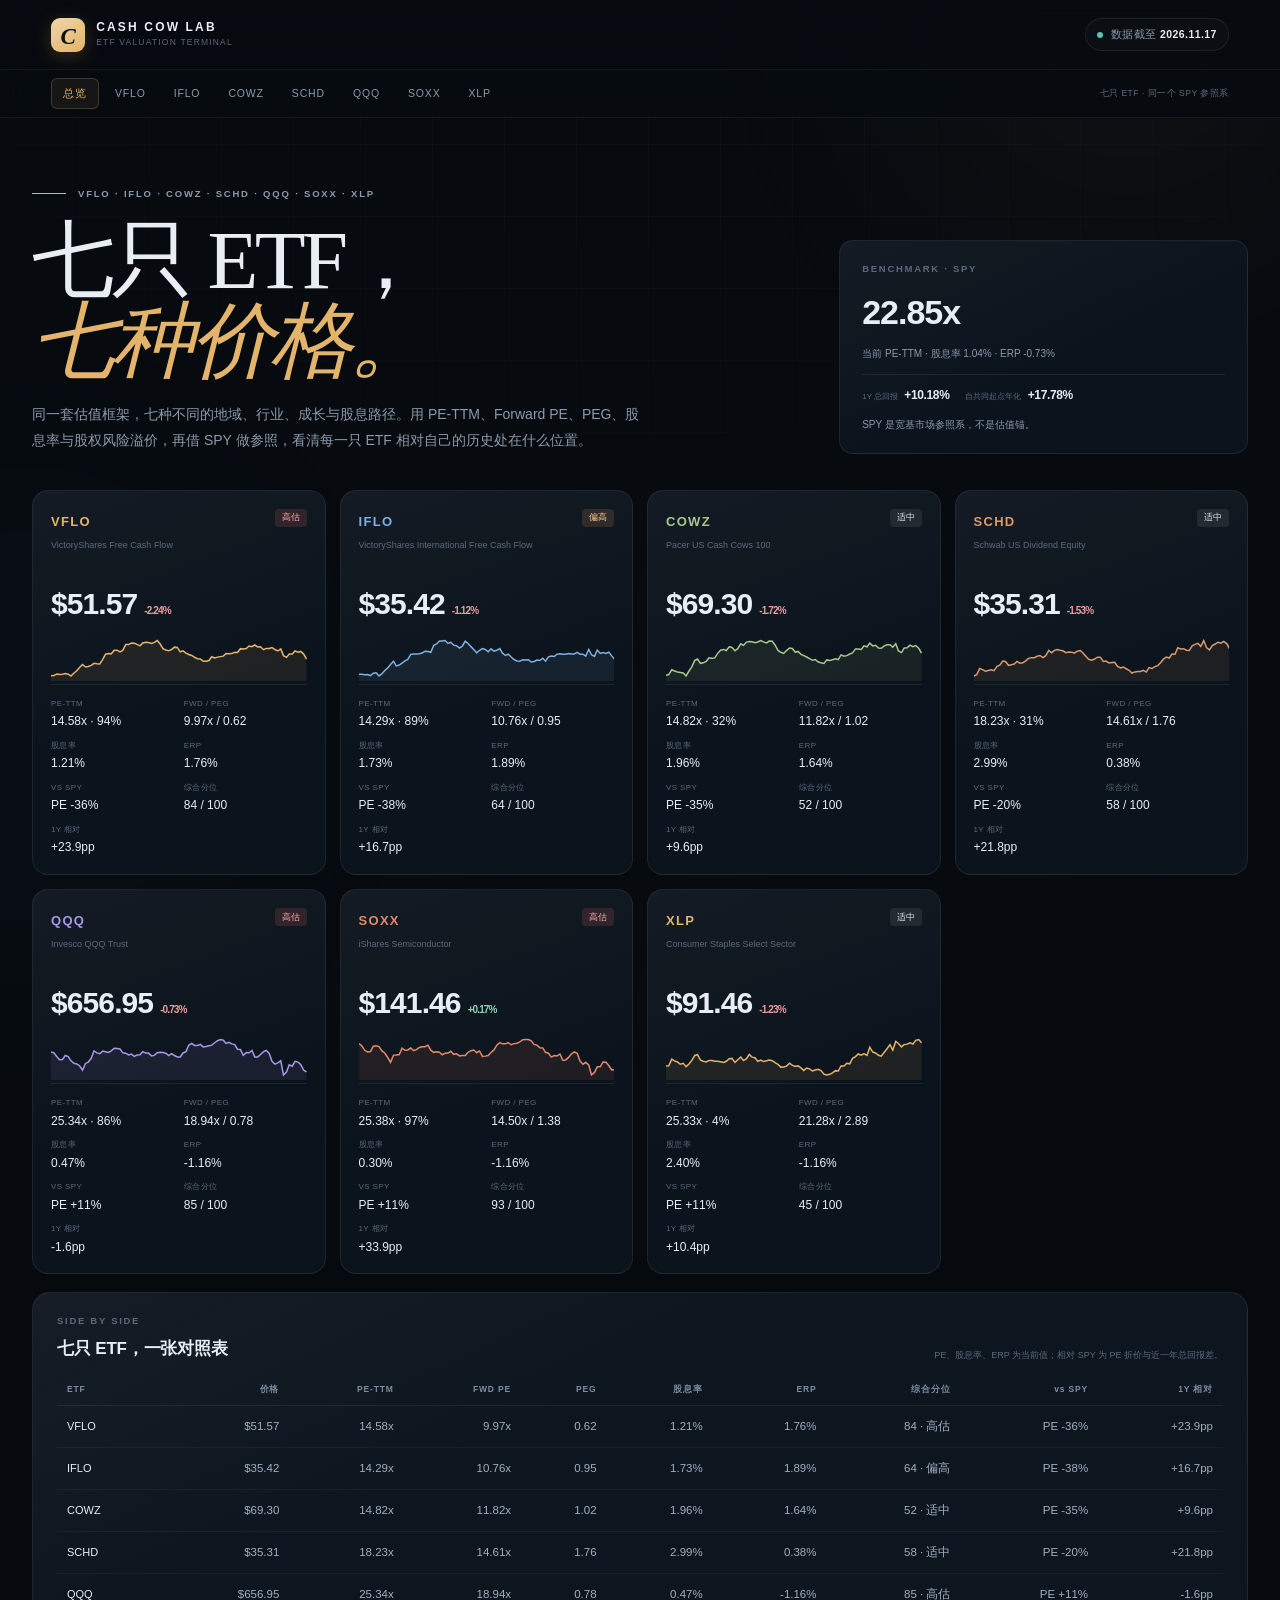
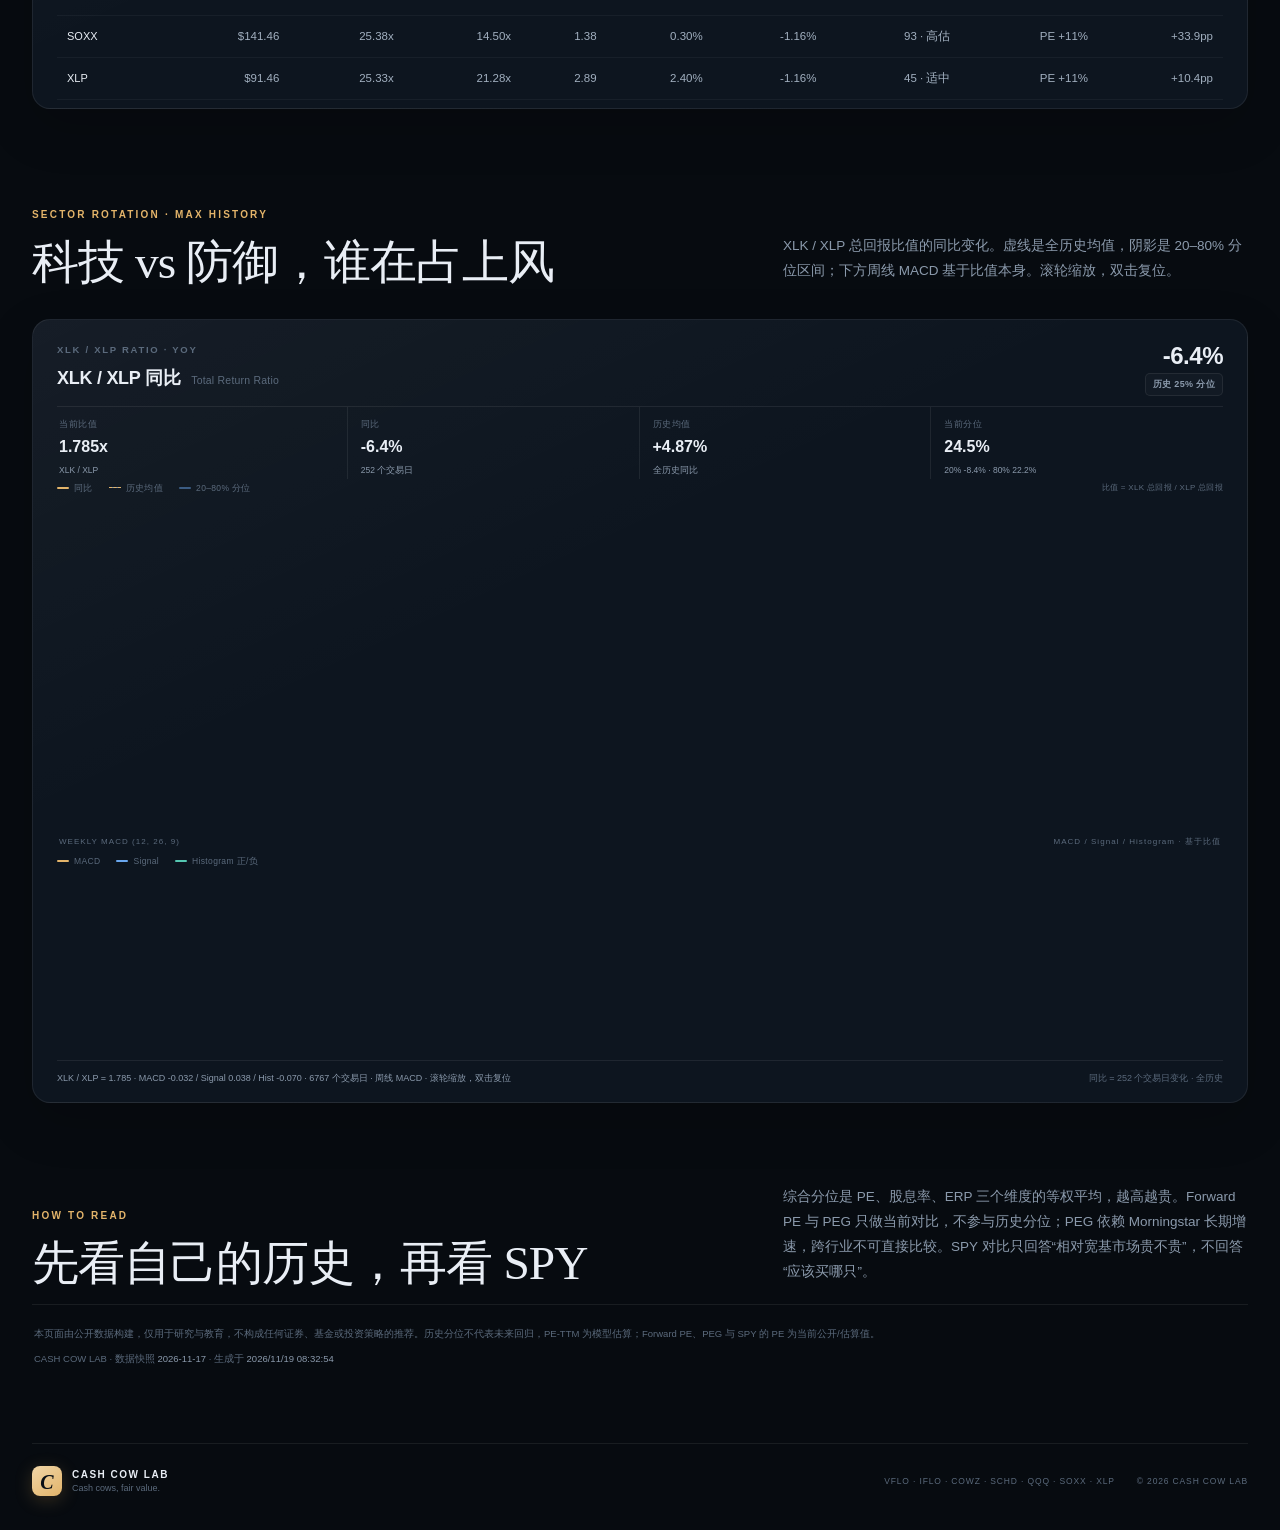
==== commit 7c4ffecd: "update XLK/XLP weekly MACD alignment" ====
--- a/site/index.html
+++ b/site/index.html
@@ -70,7 +70,7 @@
   <section id="sector-ratio" class="section">
     <div class="section-head reveal">
       <div><span class="kicker">SECTOR ROTATION · MAX HISTORY</span><h2>科技 vs 防御，谁在占上风</h2></div>
-      <p>XLK / XLP 总回报比值的同比变化。虚线是全历史均值，阴影是 20–80% 分位区间；下方月线 MACD 基于比值本身。滚轮缩放，双击复位。</p>
+      <p>XLK / XLP 总回报比值的同比变化。虚线是全历史均值，阴影是 20–80% 分位区间；下方周线 MACD 基于比值本身。滚轮缩放，双击复位。</p>
     </div>
     <div class="card chart-card ratio-card reveal">
       <div class="chart-head">
@@ -85,7 +85,7 @@
         <span class="ratio-note">比值 = XLK 总回报 / XLP 总回报</span>
       </div>
       <div class="chart-wrap chart-ratio"><canvas id="ratioChart"></canvas></div>
-      <div class="chart-sub-label"><span>MONTHLY MACD (12, 26, 9)</span><span>MACD / Signal / Histogram · 基于比值</span></div>
+      <div class="chart-sub-label"><span>WEEKLY MACD (12, 26, 9)</span><span>MACD / Signal / Histogram · 基于比值</span></div>
       <div class="line-legend macd-legend"><span><i class="swatch gold"></i>MACD</span><span><i class="swatch blue"></i>Signal</span><span><i class="swatch teal"></i>Histogram 正/负</span></div>
       <div class="chart-wrap chart-macd"><canvas id="macdChart"></canvas></div>
       <div class="chart-foot"><span id="ratioFoot">—</span><span>同比 = 252 个交易日变化 · 全历史</span></div>
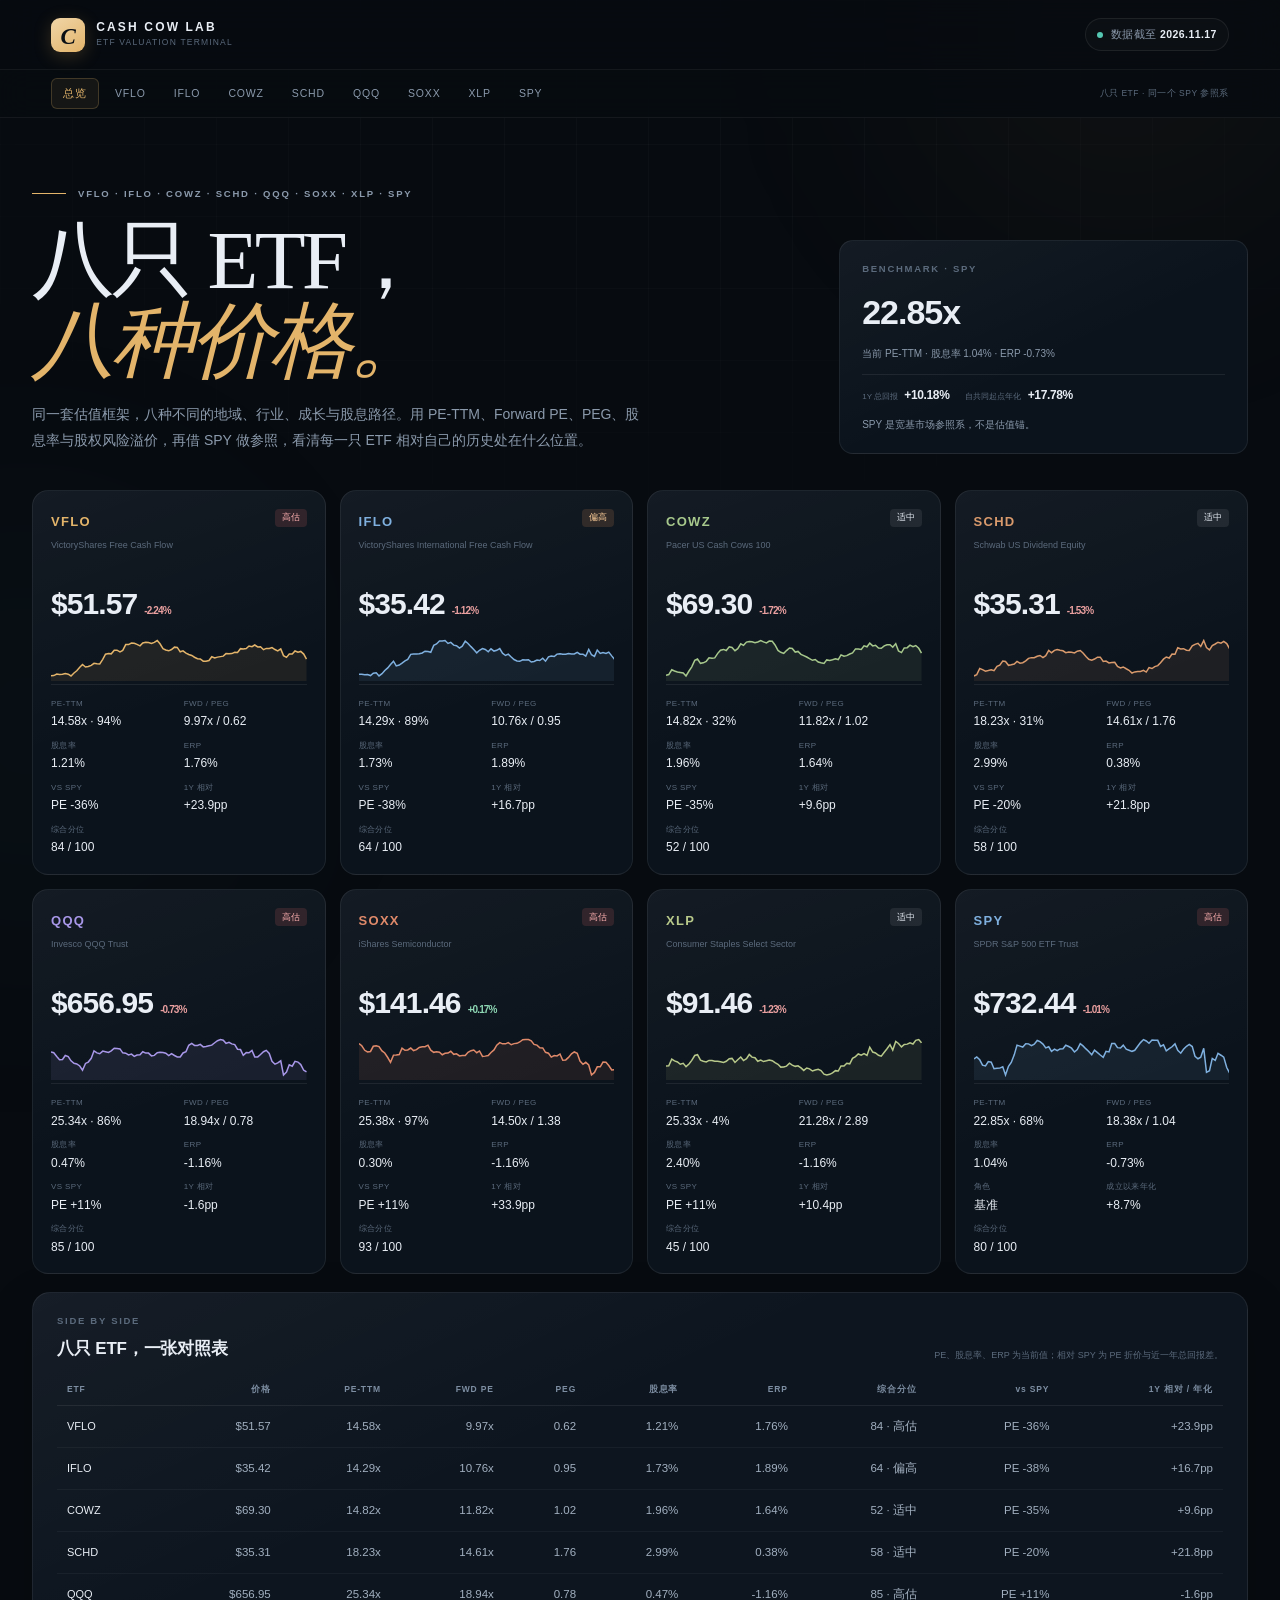
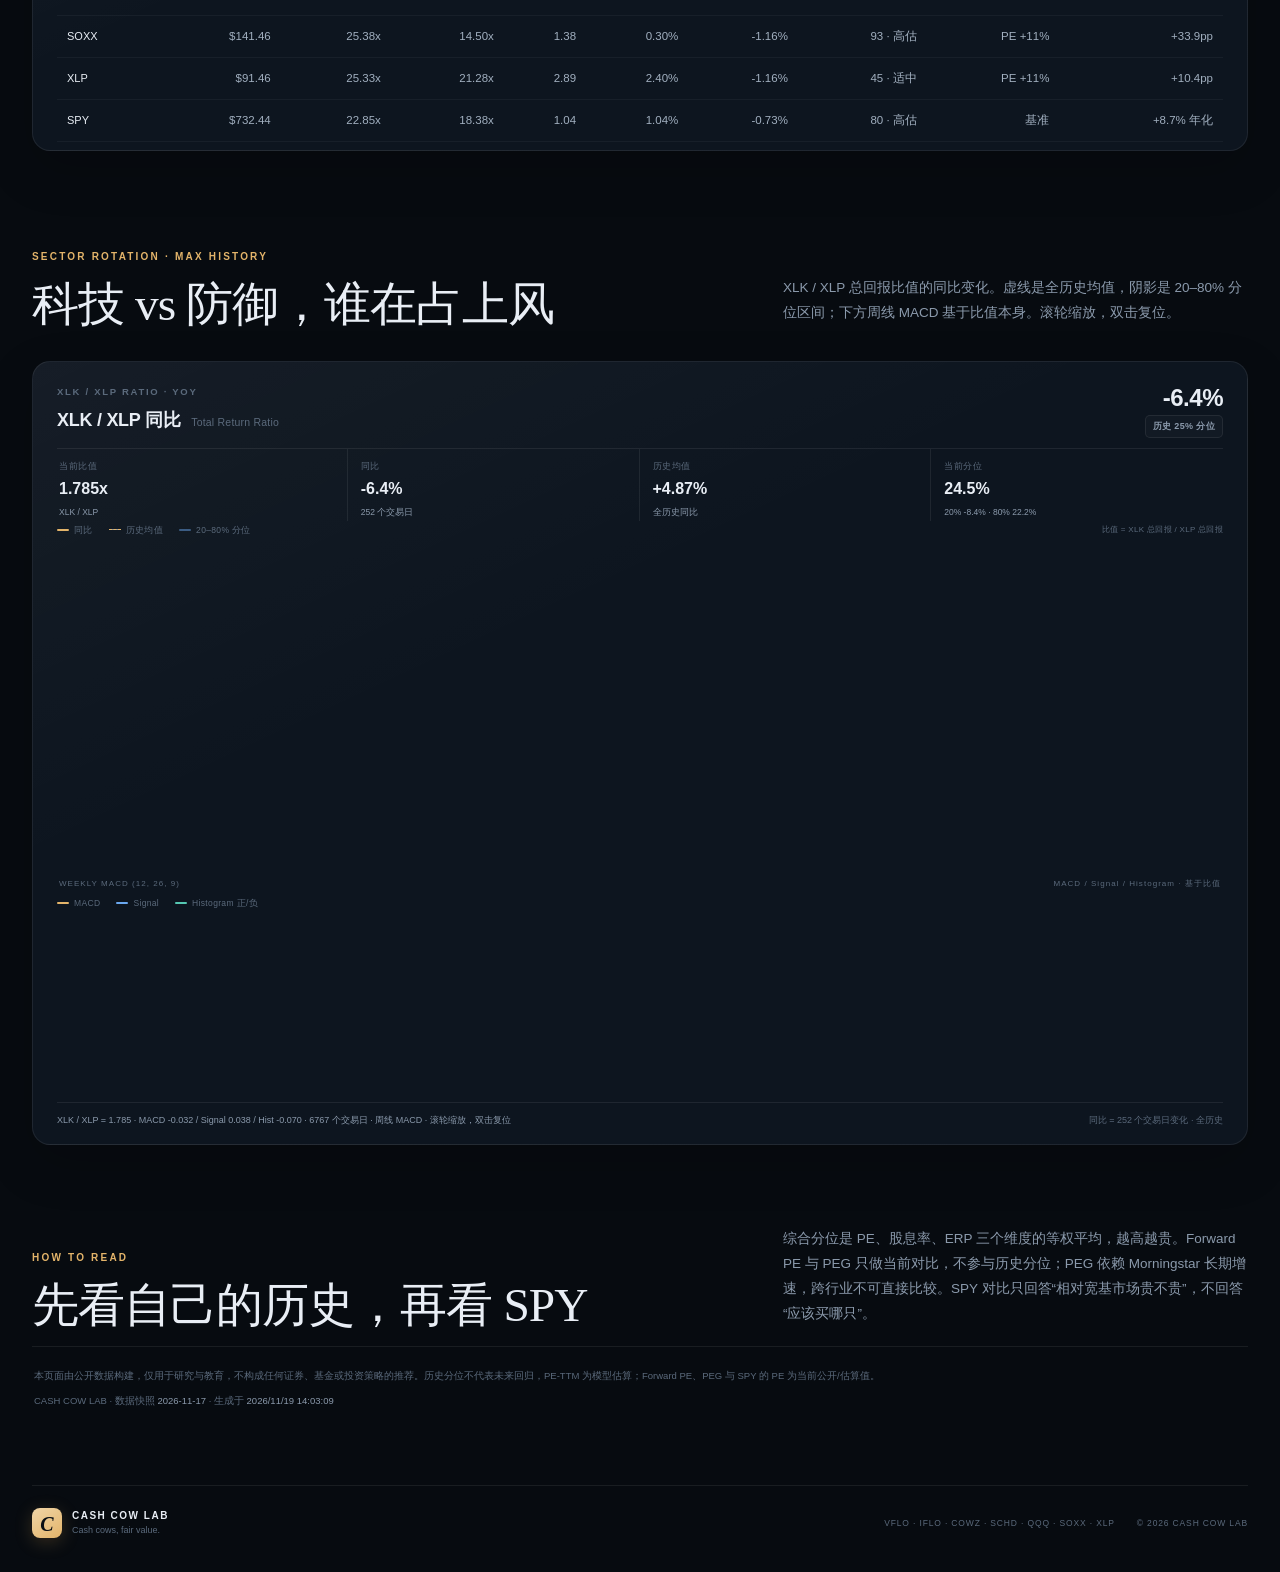
==== commit 97d18861: "neo" ====
--- a/site/index.html
+++ b/site/index.html
@@ -3,8 +3,8 @@
 <head>
 <meta charset="utf-8">
 <meta name="viewport" content="width=device-width, initial-scale=1">
-<meta name="description" content="七只 ETF 的估值罗盘：VFLO、IFLO、COWZ、SCHD、QQQ、SOXX、XLP 的价格、PE-TTM、Forward PE、PEG、股息率、股权风险溢价，以及与 SPY 的对比。">
-<title>七只 ETF，七种价格 · CASH COW LAB</title>
+<meta name="description" content="八只 ETF 的估值罗盘：VFLO、IFLO、COWZ、SCHD、QQQ、SOXX、XLP、SPY 的价格、PE-TTM、Forward PE、PEG、股息率、股权风险溢价，以及与 SPY 的对比。">
+<title>八只 ETF，八种价格 · CASH COW LAB</title>
 <link rel="icon" href="favicon.svg" type="image/svg+xml">
 <link rel="stylesheet" href="styles.css">
 </head>
@@ -30,15 +30,16 @@
   <a href="qqq.html">QQQ</a>
   <a href="soxx.html">SOXX</a>
   <a href="xlp.html">XLP</a>
-  <span class="etf-nav-note">七只 ETF · 同一个 SPY 参照系</span>
+  <a href="spy.html">SPY</a>
+  <span class="etf-nav-note">八只 ETF · 同一个 SPY 参照系</span>
 </nav>
 
 <main>
   <section class="hub-hero">
     <div>
-      <div class="eyebrow"><span class="eyebrow-line"></span>VFLO · IFLO · COWZ · SCHD · QQQ · SOXX · XLP</div>
-      <h1>七只 ETF，<br><em>七种价格。</em></h1>
-      <p>同一套估值框架，七种不同的地域、行业、成长与股息路径。用 PE-TTM、Forward PE、PEG、股息率与股权风险溢价，再借 SPY 做参照，看清每一只 ETF 相对自己的历史处在什么位置。</p>
+      <div class="eyebrow"><span class="eyebrow-line"></span>VFLO · IFLO · COWZ · SCHD · QQQ · SOXX · XLP · SPY</div>
+      <h1>八只 ETF，<br><em>八种价格。</em></h1>
+      <p>同一套估值框架，八种不同的地域、行业、成长与股息路径。用 PE-TTM、Forward PE、PEG、股息率与股权风险溢价，再借 SPY 做参照，看清每一只 ETF 相对自己的历史处在什么位置。</p>
     </div>
     <aside class="hub-spy">
       <span class="micro">BENCHMARK · SPY</span>
@@ -52,16 +53,16 @@
     </aside>
   </section>
 
-  <section class="hub-grid" id="hubGrid" aria-label="七只 ETF 当前快照"></section>
+  <section class="hub-grid" id="hubGrid" aria-label="八只 ETF 当前快照"></section>
 
   <section class="hub-table card hub-table-card">
     <div class="hub-table-head">
-      <div><span class="micro">SIDE BY SIDE</span><h3>七只 ETF，一张对照表</h3></div>
+      <div><span class="micro">SIDE BY SIDE</span><h3>八只 ETF，一张对照表</h3></div>
       <p>PE、股息率、ERP 为当前值；相对 SPY 为 PE 折价与近一年总回报差。</p>
     </div>
     <div class="table-scroll">
       <table>
-        <thead><tr><th>ETF</th><th>价格</th><th>PE-TTM</th><th>FWD PE</th><th>PEG</th><th>股息率</th><th>ERP</th><th>综合分位</th><th>vs SPY</th><th>1Y 相对</th></tr></thead>
+        <thead><tr><th>ETF</th><th>价格</th><th>PE-TTM</th><th>FWD PE</th><th>PEG</th><th>股息率</th><th>ERP</th><th>综合分位</th><th>vs SPY</th><th>1Y 相对 / 年化</th></tr></thead>
         <tbody id="hubTableBody"></tbody>
       </table>
     </div>
--- a/site/styles.css
+++ b/site/styles.css
@@ -78,6 +78,8 @@
 body[data-theme="schd"] { --gold: #d99a6c; --gold-soft: #f0cfb3; }
 body[data-theme="qqq"] { --gold: #a897e8; --gold-soft: #d8d0f5; }
 body[data-theme="soxx"] { --gold: #e08a6a; --gold-soft: #f3c9b7; }
+body[data-theme="xlp"] { --gold: #b8c98a; --gold-soft: #e1e9c8; }
+body[data-theme="spy"] { --gold: #7fb0df; --gold-soft: #c2dcf2; }
 
 /* ---------------- ETF page switcher ---------------- */
 .etf-nav {
@@ -536,6 +538,8 @@
 /* ---------------- metric cards ---------------- */
 .metrics-section { padding-top: 22px; }
 .metric-grid { display: grid; grid-template-columns: repeat(6, minmax(0, 1fr)); gap: 10px; }
+.metric-grid.is-benchmark-grid { grid-template-columns: repeat(5, minmax(0, 1fr)); }
+.is-benchmark #spy, .is-benchmark #tickSpy { display: none !important; }
 .metric-card {
   position: relative;
   min-height: 166px;
@@ -887,7 +891,7 @@
   .tick { padding: 12px 13px 13px; }
   .tick b { font-size: 14px; }
   .tick-note { display: none; }
-  .metric-grid { grid-template-columns: 1fr 1fr; }
+  .metric-grid, .metric-grid.is-benchmark-grid { grid-template-columns: 1fr 1fr; }
   .ratio-stats { grid-template-columns: 1fr 1fr; }
   .ratio-stat:nth-child(2) { border-right: 0; }
   .ratio-stat:nth-child(3), .ratio-stat:nth-child(4) { border-top: 1px solid var(--line); }
